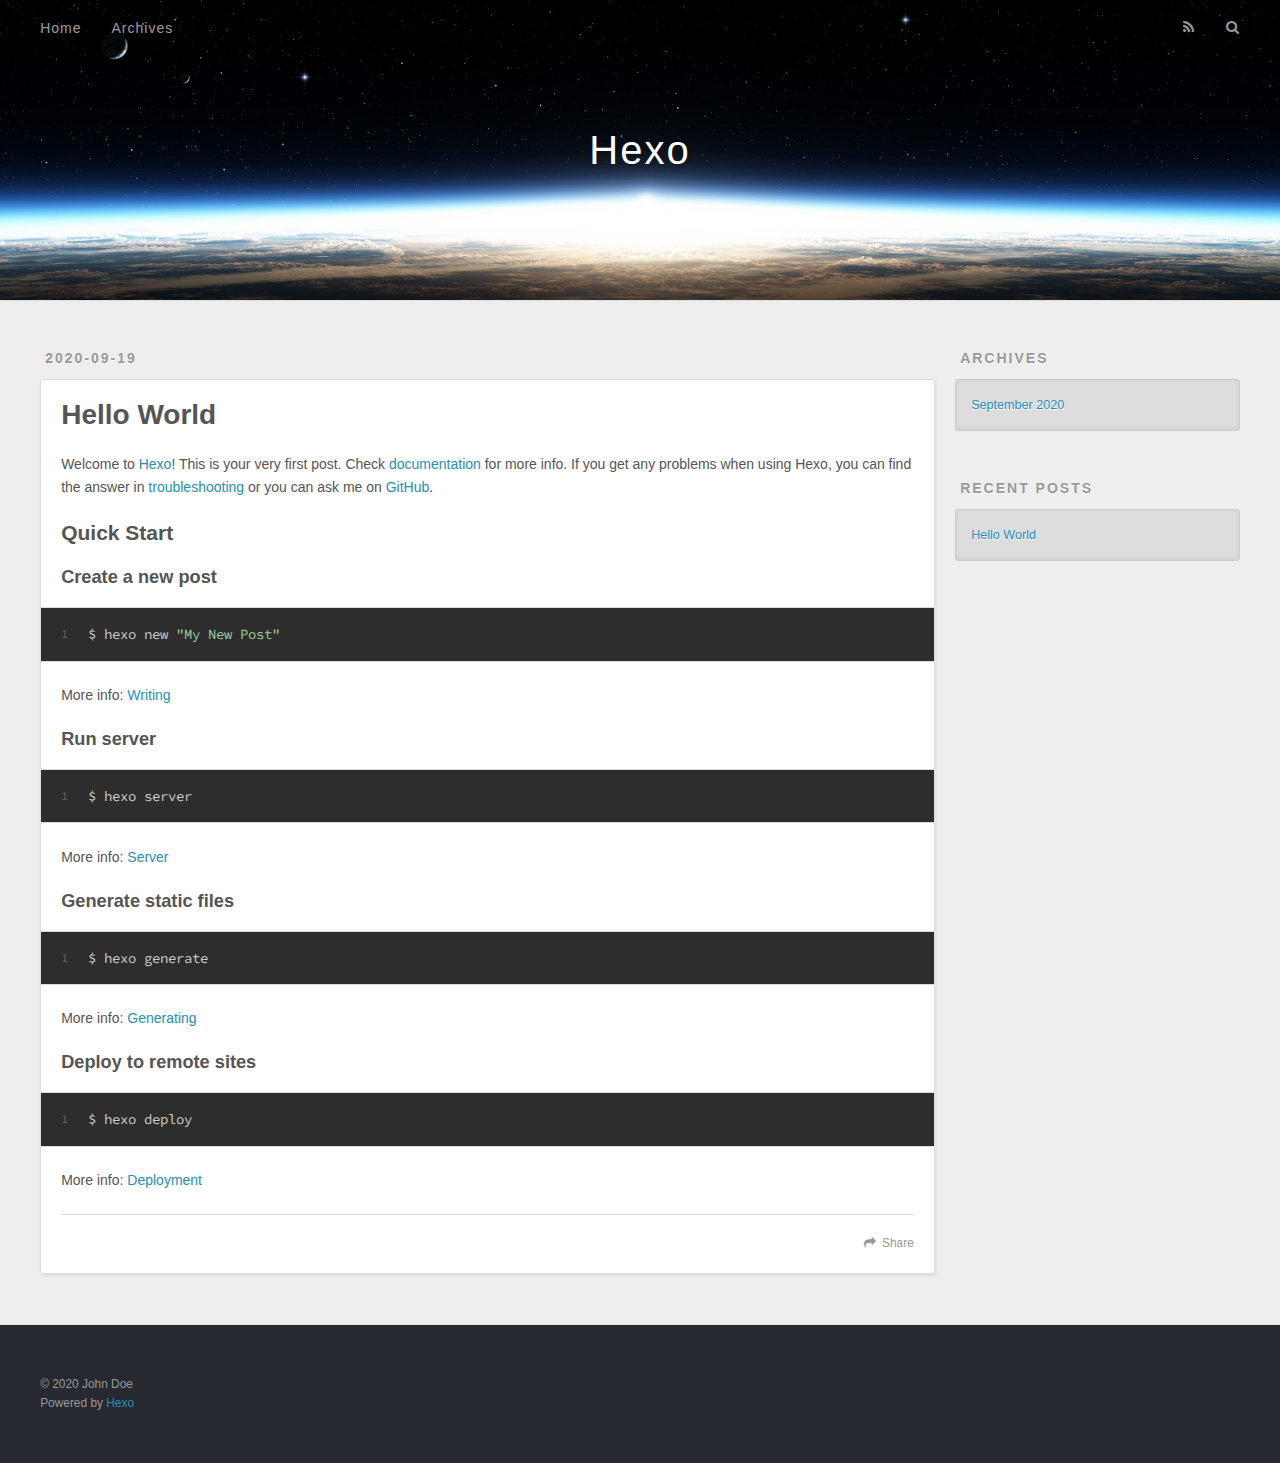
==== index.html @ aae53f61 "Site updated: 2020-09-19 14:21:39" ====
<!DOCTYPE html>
<html>
<head>
  <meta charset="utf-8">
  

  
  <title>Hexo</title>
  <meta name="viewport" content="width=device-width, initial-scale=1, maximum-scale=1">
  <meta property="og:type" content="website">
<meta property="og:title" content="Hexo">
<meta property="og:url" content="http://example.com/index.html">
<meta property="og:site_name" content="Hexo">
<meta property="og:locale" content="en_US">
<meta property="article:author" content="John Doe">
<meta name="twitter:card" content="summary">
  
    <link rel="alternate" href="/atom.xml" title="Hexo" type="application/atom+xml">
  
  
    <link rel="icon" href="/favicon.png">
  
  
    <link href="//fonts.googleapis.com/css?family=Source+Code+Pro" rel="stylesheet" type="text/css">
  
  
<link rel="stylesheet" href="/css/style.css">

<meta name="generator" content="Hexo 5.2.0"></head>

<body>
  <div id="container">
    <div id="wrap">
      <header id="header">
  <div id="banner"></div>
  <div id="header-outer" class="outer">
    <div id="header-title" class="inner">
      <h1 id="logo-wrap">
        <a href="/" id="logo">Hexo</a>
      </h1>
      
    </div>
    <div id="header-inner" class="inner">
      <nav id="main-nav">
        <a id="main-nav-toggle" class="nav-icon"></a>
        
          <a class="main-nav-link" href="/">Home</a>
        
          <a class="main-nav-link" href="/archives">Archives</a>
        
      </nav>
      <nav id="sub-nav">
        
          <a id="nav-rss-link" class="nav-icon" href="/atom.xml" title="RSS Feed"></a>
        
        <a id="nav-search-btn" class="nav-icon" title="Search"></a>
      </nav>
      <div id="search-form-wrap">
        <form action="//google.com/search" method="get" accept-charset="UTF-8" class="search-form"><input type="search" name="q" class="search-form-input" placeholder="Search"><button type="submit" class="search-form-submit">&#xF002;</button><input type="hidden" name="sitesearch" value="http://example.com"></form>
      </div>
    </div>
  </div>
</header>
      <div class="outer">
        <section id="main">
  
    <article id="post-hello-world" class="article article-type-post" itemscope itemprop="blogPost">
  <div class="article-meta">
    <a href="/2020/09/19/hello-world/" class="article-date">
  <time datetime="2020-09-19T06:03:45.157Z" itemprop="datePublished">2020-09-19</time>
</a>
    
  </div>
  <div class="article-inner">
    
    
      <header class="article-header">
        
  
    <h1 itemprop="name">
      <a class="article-title" href="/2020/09/19/hello-world/">Hello World</a>
    </h1>
  

      </header>
    
    <div class="article-entry" itemprop="articleBody">
      
        <p>Welcome to <a target="_blank" rel="noopener" href="https://hexo.io/">Hexo</a>! This is your very first post. Check <a target="_blank" rel="noopener" href="https://hexo.io/docs/">documentation</a> for more info. If you get any problems when using Hexo, you can find the answer in <a target="_blank" rel="noopener" href="https://hexo.io/docs/troubleshooting.html">troubleshooting</a> or you can ask me on <a target="_blank" rel="noopener" href="https://github.com/hexojs/hexo/issues">GitHub</a>.</p>
<h2 id="Quick-Start"><a href="#Quick-Start" class="headerlink" title="Quick Start"></a>Quick Start</h2><h3 id="Create-a-new-post"><a href="#Create-a-new-post" class="headerlink" title="Create a new post"></a>Create a new post</h3><figure class="highlight bash"><table><tr><td class="gutter"><pre><span class="line">1</span><br></pre></td><td class="code"><pre><span class="line">$ hexo new <span class="string">&quot;My New Post&quot;</span></span><br></pre></td></tr></table></figure>

<p>More info: <a target="_blank" rel="noopener" href="https://hexo.io/docs/writing.html">Writing</a></p>
<h3 id="Run-server"><a href="#Run-server" class="headerlink" title="Run server"></a>Run server</h3><figure class="highlight bash"><table><tr><td class="gutter"><pre><span class="line">1</span><br></pre></td><td class="code"><pre><span class="line">$ hexo server</span><br></pre></td></tr></table></figure>

<p>More info: <a target="_blank" rel="noopener" href="https://hexo.io/docs/server.html">Server</a></p>
<h3 id="Generate-static-files"><a href="#Generate-static-files" class="headerlink" title="Generate static files"></a>Generate static files</h3><figure class="highlight bash"><table><tr><td class="gutter"><pre><span class="line">1</span><br></pre></td><td class="code"><pre><span class="line">$ hexo generate</span><br></pre></td></tr></table></figure>

<p>More info: <a target="_blank" rel="noopener" href="https://hexo.io/docs/generating.html">Generating</a></p>
<h3 id="Deploy-to-remote-sites"><a href="#Deploy-to-remote-sites" class="headerlink" title="Deploy to remote sites"></a>Deploy to remote sites</h3><figure class="highlight bash"><table><tr><td class="gutter"><pre><span class="line">1</span><br></pre></td><td class="code"><pre><span class="line">$ hexo deploy</span><br></pre></td></tr></table></figure>

<p>More info: <a target="_blank" rel="noopener" href="https://hexo.io/docs/one-command-deployment.html">Deployment</a></p>

      
    </div>
    <footer class="article-footer">
      <a data-url="http://example.com/2020/09/19/hello-world/" data-id="ckf99yoxs0000f8uj3asneqr8" class="article-share-link">Share</a>
      
      
    </footer>
  </div>
  
</article>


  


</section>
        
          <aside id="sidebar">
  
    

  
    

  
    
  
    
  <div class="widget-wrap">
    <h3 class="widget-title">Archives</h3>
    <div class="widget">
      <ul class="archive-list"><li class="archive-list-item"><a class="archive-list-link" href="/archives/2020/09/">September 2020</a></li></ul>
    </div>
  </div>


  
    
  <div class="widget-wrap">
    <h3 class="widget-title">Recent Posts</h3>
    <div class="widget">
      <ul>
        
          <li>
            <a href="/2020/09/19/hello-world/">Hello World</a>
          </li>
        
      </ul>
    </div>
  </div>

  
</aside>
        
      </div>
      <footer id="footer">
  
  <div class="outer">
    <div id="footer-info" class="inner">
      &copy; 2020 John Doe<br>
      Powered by <a href="http://hexo.io/" target="_blank">Hexo</a>
    </div>
  </div>
</footer>
    </div>
    <nav id="mobile-nav">
  
    <a href="/" class="mobile-nav-link">Home</a>
  
    <a href="/archives" class="mobile-nav-link">Archives</a>
  
</nav>
    

<script src="//ajax.googleapis.com/ajax/libs/jquery/2.0.3/jquery.min.js"></script>


  
<link rel="stylesheet" href="/fancybox/jquery.fancybox.css">

  
<script src="/fancybox/jquery.fancybox.pack.js"></script>




<script src="/js/script.js"></script>




  </div>
</body>
</html>
---- css/style.css ----
body {
  width: 100%;
}
body:before,
body:after {
  content: "";
  display: table;
}
body:after {
  clear: both;
}
html,
body,
div,
span,
applet,
object,
iframe,
h1,
h2,
h3,
h4,
h5,
h6,
p,
blockquote,
pre,
a,
abbr,
acronym,
address,
big,
cite,
code,
del,
dfn,
em,
img,
ins,
kbd,
q,
s,
samp,
small,
strike,
strong,
sub,
sup,
tt,
var,
dl,
dt,
dd,
ol,
ul,
li,
fieldset,
form,
label,
legend,
table,
caption,
tbody,
tfoot,
thead,
tr,
th,
td {
  margin: 0;
  padding: 0;
  border: 0;
  outline: 0;
  font-weight: inherit;
  font-style: inherit;
  font-family: inherit;
  font-size: 100%;
  vertical-align: baseline;
}
body {
  line-height: 1;
  color: #000;
  background: #fff;
}
ol,
ul {
  list-style: none;
}
table {
  border-collapse: separate;
  border-spacing: 0;
  vertical-align: middle;
}
caption,
th,
td {
  text-align: left;
  font-weight: normal;
  vertical-align: middle;
}
a img {
  border: none;
}
input,
button {
  margin: 0;
  padding: 0;
}
input::-moz-focus-inner,
button::-moz-focus-inner {
  border: 0;
  padding: 0;
}
@font-face {
  font-family: FontAwesome;
  font-style: normal;
  font-weight: normal;
  src: url("fonts/fontawesome-webfont.eot?v=#4.0.3");
  src: url("fonts/fontawesome-webfont.eot?#iefix&v=#4.0.3") format("embedded-opentype"), url("fonts/fontawesome-webfont.woff?v=#4.0.3") format("woff"), url("fonts/fontawesome-webfont.ttf?v=#4.0.3") format("truetype"), url("fonts/fontawesome-webfont.svg#fontawesomeregular?v=#4.0.3") format("svg");
}
html,
body,
#container {
  height: 100%;
}
body {
  background: #eee;
  font: 14px -apple-system, BlinkMacSystemFont, "Segoe UI", "Roboto", "Oxygen", "Ubuntu", "Cantarell", "Fira Sans", "Droid Sans", "Helvetica Neue", sans-serif;
  -webkit-text-size-adjust: 100%;
}
.outer {
  max-width: 1220px;
  margin: 0 auto;
  padding: 0 20px;
}
.outer:before,
.outer:after {
  content: "";
  display: table;
}
.outer:after {
  clear: both;
}
.inner {
  display: inline;
  float: left;
  width: 98.33333333333333%;
  margin: 0 0.833333333333333%;
}
.left,
.alignleft {
  float: left;
}
.right,
.alignright {
  float: right;
}
.clear {
  clear: both;
}
#container {
  position: relative;
}
.mobile-nav-on {
  overflow: hidden;
}
#wrap {
  height: 100%;
  width: 100%;
  position: absolute;
  top: 0;
  left: 0;
  -webkit-transition: 0.2s ease-out;
  -moz-transition: 0.2s ease-out;
  -ms-transition: 0.2s ease-out;
  transition: 0.2s ease-out;
  z-index: 1;
  background: #eee;
}
.mobile-nav-on #wrap {
  left: 280px;
}
@media screen and (min-width: 768px) {
  #main {
    display: inline;
    float: left;
    width: 73.33333333333333%;
    margin: 0 0.833333333333333%;
  }
}
.article-date,
.article-category-link,
.archive-year,
.widget-title {
  text-decoration: none;
  text-transform: uppercase;
  letter-spacing: 2px;
  color: #999;
  margin-bottom: 1em;
  margin-left: 5px;
  line-height: 1em;
  text-shadow: 0 1px #fff;
  font-weight: bold;
}
.article-inner,
.archive-article-inner {
  background: #fff;
  -webkit-box-shadow: 1px 2px 3px #ddd;
  box-shadow: 1px 2px 3px #ddd;
  border: 1px solid #ddd;
  border-radius: 3px;
}
.article-entry h1,
.widget h1 {
  font-size: 2em;
}
.article-entry h2,
.widget h2 {
  font-size: 1.5em;
}
.article-entry h3,
.widget h3 {
  font-size: 1.3em;
}
.article-entry h4,
.widget h4 {
  font-size: 1.2em;
}
.article-entry h5,
.widget h5 {
  font-size: 1em;
}
.article-entry h6,
.widget h6 {
  font-size: 1em;
  color: #999;
}
.article-entry hr,
.widget hr {
  border: 1px dashed #ddd;
}
.article-entry strong,
.widget strong {
  font-weight: bold;
}
.article-entry em,
.widget em,
.article-entry cite,
.widget cite {
  font-style: italic;
}
.article-entry sup,
.widget sup,
.article-entry sub,
.widget sub {
  font-size: 0.75em;
  line-height: 0;
  position: relative;
  vertical-align: baseline;
}
.article-entry sup,
.widget sup {
  top: -0.5em;
}
.article-entry sub,
.widget sub {
  bottom: -0.2em;
}
.article-entry small,
.widget small {
  font-size: 0.85em;
}
.article-entry acronym,
.widget acronym,
.article-entry abbr,
.widget abbr {
  border-bottom: 1px dotted;
}
.article-entry ul,
.widget ul,
.article-entry ol,
.widget ol,
.article-entry dl,
.widget dl {
  margin: 0 20px;
  line-height: 1.6em;
}
.article-entry ul ul,
.widget ul ul,
.article-entry ol ul,
.widget ol ul,
.article-entry ul ol,
.widget ul ol,
.article-entry ol ol,
.widget ol ol {
  margin-top: 0;
  margin-bottom: 0;
}
.article-entry ul,
.widget ul {
  list-style: disc;
}
.article-entry ol,
.widget ol {
  list-style: decimal;
}
.article-entry dt,
.widget dt {
  font-weight: bold;
}
#header {
  height: 300px;
  position: relative;
  border-bottom: 1px solid #ddd;
}
#header:before,
#header:after {
  content: "";
  position: absolute;
  left: 0;
  right: 0;
  height: 40px;
}
#header:before {
  top: 0;
  background: -webkit-linear-gradient(rgba(0,0,0,0.2), transparent);
  background: -moz-linear-gradient(rgba(0,0,0,0.2), transparent);
  background: -ms-linear-gradient(rgba(0,0,0,0.2), transparent);
  background: linear-gradient(rgba(0,0,0,0.2), transparent);
}
#header:after {
  bottom: 0;
  background: -webkit-linear-gradient(transparent, rgba(0,0,0,0.2));
  background: -moz-linear-gradient(transparent, rgba(0,0,0,0.2));
  background: -ms-linear-gradient(transparent, rgba(0,0,0,0.2));
  background: linear-gradient(transparent, rgba(0,0,0,0.2));
}
#header-outer {
  height: 100%;
  position: relative;
}
#header-inner {
  position: relative;
  overflow: hidden;
}
#banner {
  position: absolute;
  top: 0;
  left: 0;
  width: 100%;
  height: 100%;
  background: url("images/banner.jpg") center #000;
  -webkit-background-size: cover;
  -moz-background-size: cover;
  background-size: cover;
  z-index: -1;
}
#header-title {
  text-align: center;
  height: 40px;
  position: absolute;
  top: 50%;
  left: 0;
  margin-top: -20px;
}
#logo,
#subtitle {
  text-decoration: none;
  color: #fff;
  font-weight: 300;
  text-shadow: 0 1px 4px rgba(0,0,0,0.3);
}
#logo {
  font-size: 40px;
  line-height: 40px;
  letter-spacing: 2px;
}
#subtitle {
  font-size: 16px;
  line-height: 16px;
  letter-spacing: 1px;
}
#subtitle-wrap {
  margin-top: 16px;
}
#main-nav {
  float: left;
  margin-left: -15px;
}
.nav-icon,
.main-nav-link {
  float: left;
  color: #fff;
  opacity: 0.6;
  text-decoration: none;
  text-shadow: 0 1px rgba(0,0,0,0.2);
  -webkit-transition: opacity 0.2s;
  -moz-transition: opacity 0.2s;
  -ms-transition: opacity 0.2s;
  transition: opacity 0.2s;
  display: block;
  padding: 20px 15px;
}
.nav-icon:hover,
.main-nav-link:hover {
  opacity: 1;
}
.nav-icon {
  font-family: FontAwesome;
  text-align: center;
  font-size: 14px;
  width: 14px;
  height: 14px;
  padding: 20px 15px;
  position: relative;
  cursor: pointer;
}
.main-nav-link {
  font-weight: 300;
  letter-spacing: 1px;
}
@media screen and (max-width: 479px) {
  .main-nav-link {
    display: none;
  }
}
#main-nav-toggle {
  display: none;
}
#main-nav-toggle:before {
  content: "\f0c9";
}
@media screen and (max-width: 479px) {
  #main-nav-toggle {
    display: block;
  }
}
#sub-nav {
  float: right;
  margin-right: -15px;
}
#nav-rss-link:before {
  content: "\f09e";
}
#nav-search-btn:before {
  content: "\f002";
}
#search-form-wrap {
  position: absolute;
  top: 15px;
  width: 150px;
  height: 30px;
  right: -150px;
  opacity: 0;
  -webkit-transition: 0.2s ease-out;
  -moz-transition: 0.2s ease-out;
  -ms-transition: 0.2s ease-out;
  transition: 0.2s ease-out;
}
#search-form-wrap.on {
  opacity: 1;
  right: 0;
}
@media screen and (max-width: 479px) {
  #search-form-wrap {
    width: 100%;
    right: -100%;
  }
}
.search-form {
  position: absolute;
  top: 0;
  left: 0;
  right: 0;
  background: #fff;
  padding: 5px 15px;
  border-radius: 15px;
  -webkit-box-shadow: 0 0 10px rgba(0,0,0,0.3);
  box-shadow: 0 0 10px rgba(0,0,0,0.3);
}
.search-form-input {
  border: none;
  background: none;
  color: #555;
  width: 100%;
  font: 13px -apple-system, BlinkMacSystemFont, "Segoe UI", "Roboto", "Oxygen", "Ubuntu", "Cantarell", "Fira Sans", "Droid Sans", "Helvetica Neue", sans-serif;
  outline: none;
}
.search-form-input::-webkit-search-results-decoration,
.search-form-input::-webkit-search-cancel-button {
  -webkit-appearance: none;
}
.search-form-submit {
  position: absolute;
  top: 50%;
  right: 10px;
  margin-top: -7px;
  font: 13px FontAwesome;
  border: none;
  background: none;
  color: #bbb;
  cursor: pointer;
}
.search-form-submit:hover,
.search-form-submit:focus {
  color: #777;
}
.article {
  margin: 50px 0;
}
.article-inner {
  overflow: hidden;
}
.article-meta:before,
.article-meta:after {
  content: "";
  display: table;
}
.article-meta:after {
  clear: both;
}
.article-date {
  float: left;
}
.article-category {
  float: left;
  line-height: 1em;
  color: #ccc;
  text-shadow: 0 1px #fff;
  margin-left: 8px;
}
.article-category:before {
  content: "\2022";
}
.article-category-link {
  margin: 0 12px 1em;
}
.article-header {
  padding: 20px 20px 0;
}
.article-title {
  text-decoration: none;
  font-size: 2em;
  font-weight: bold;
  color: #555;
  line-height: 1.1em;
  -webkit-transition: color 0.2s;
  -moz-transition: color 0.2s;
  -ms-transition: color 0.2s;
  transition: color 0.2s;
}
a.article-title:hover {
  color: #258fb8;
}
.article-entry {
  color: #555;
  padding: 0 20px;
}
.article-entry:before,
.article-entry:after {
  content: "";
  display: table;
}
.article-entry:after {
  clear: both;
}
.article-entry p,
.article-entry table {
  line-height: 1.6em;
  margin: 1.6em 0;
}
.article-entry h1,
.article-entry h2,
.article-entry h3,
.article-entry h4,
.article-entry h5,
.article-entry h6 {
  font-weight: bold;
}
.article-entry h1,
.article-entry h2,
.article-entry h3,
.article-entry h4,
.article-entry h5,
.article-entry h6 {
  line-height: 1.1em;
  margin: 1.1em 0;
}
.article-entry a {
  color: #258fb8;
  text-decoration: none;
}
.article-entry a:hover {
  text-decoration: underline;
}
.article-entry ul,
.article-entry ol,
.article-entry dl {
  margin-top: 1.6em;
  margin-bottom: 1.6em;
}
.article-entry img,
.article-entry video {
  max-width: 100%;
  height: auto;
  display: block;
  margin: auto;
}
.article-entry iframe {
  border: none;
}
.article-entry table {
  width: 100%;
  border-collapse: collapse;
  border-spacing: 0;
}
.article-entry th {
  font-weight: bold;
  border-bottom: 3px solid #ddd;
  padding-bottom: 0.5em;
}
.article-entry td {
  border-bottom: 1px solid #ddd;
  padding: 10px 0;
}
.article-entry blockquote {
  font-family: Georgia, "Times New Roman", serif;
  font-size: 1.4em;
  margin: 1.6em 20px;
  text-align: center;
}
.article-entry blockquote footer {
  font-size: 14px;
  margin: 1.6em 0;
  font-family: -apple-system, BlinkMacSystemFont, "Segoe UI", "Roboto", "Oxygen", "Ubuntu", "Cantarell", "Fira Sans", "Droid Sans", "Helvetica Neue", sans-serif;
}
.article-entry blockquote footer cite:before {
  content: "—";
  padding: 0 0.5em;
}
.article-entry .pullquote {
  text-align: left;
  width: 45%;
  margin: 0;
}
.article-entry .pullquote.left {
  margin-left: 0.5em;
  margin-right: 1em;
}
.article-entry .pullquote.right {
  margin-right: 0.5em;
  margin-left: 1em;
}
.article-entry .caption {
  color: #999;
  display: block;
  font-size: 0.9em;
  margin-top: 0.5em;
  position: relative;
  text-align: center;
}
.article-entry .video-container {
  position: relative;
  padding-top: 56.25%;
  height: 0;
  overflow: hidden;
}
.article-entry .video-container iframe,
.article-entry .video-container object,
.article-entry .video-container embed {
  position: absolute;
  top: 0;
  left: 0;
  width: 100%;
  height: 100%;
  margin-top: 0;
}
.article-more-link a {
  display: inline-block;
  line-height: 1em;
  padding: 6px 15px;
  border-radius: 15px;
  background: #eee;
  color: #999;
  text-shadow: 0 1px #fff;
  text-decoration: none;
}
.article-more-link a:hover {
  background: #258fb8;
  color: #fff;
  text-decoration: none;
  text-shadow: 0 1px #1e7293;
}
.article-footer {
  font-size: 0.85em;
  line-height: 1.6em;
  border-top: 1px solid #ddd;
  padding-top: 1.6em;
  margin: 0 20px 20px;
}
.article-footer:before,
.article-footer:after {
  content: "";
  display: table;
}
.article-footer:after {
  clear: both;
}
.article-footer a {
  color: #999;
  text-decoration: none;
}
.article-footer a:hover {
  color: #555;
}
.article-tag-list-item {
  float: left;
  margin-right: 10px;
}
.article-tag-list-link:before {
  content: "#";
}
.article-comment-link {
  float: right;
}
.article-comment-link:before {
  content: "\f075";
  font-family: FontAwesome;
  padding-right: 8px;
}
.article-share-link {
  cursor: pointer;
  float: right;
  margin-left: 20px;
}
.article-share-link:before {
  content: "\f064";
  font-family: FontAwesome;
  padding-right: 6px;
}
#article-nav {
  position: relative;
}
#article-nav:before,
#article-nav:after {
  content: "";
  display: table;
}
#article-nav:after {
  clear: both;
}
@media screen and (min-width: 768px) {
  #article-nav {
    margin: 50px 0;
  }
  #article-nav:before {
    width: 8px;
    height: 8px;
    position: absolute;
    top: 50%;
    left: 50%;
    margin-top: -4px;
    margin-left: -4px;
    content: "";
    border-radius: 50%;
    background: #ddd;
    -webkit-box-shadow: 0 1px 2px #fff;
    box-shadow: 0 1px 2px #fff;
  }
}
.article-nav-link-wrap {
  text-decoration: none;
  text-shadow: 0 1px #fff;
  color: #999;
  -webkit-box-sizing: border-box;
  -moz-box-sizing: border-box;
  box-sizing: border-box;
  margin-top: 50px;
  text-align: center;
  display: block;
}
.article-nav-link-wrap:hover {
  color: #555;
}
@media screen and (min-width: 768px) {
  .article-nav-link-wrap {
    width: 50%;
    margin-top: 0;
  }
}
@media screen and (min-width: 768px) {
  #article-nav-newer {
    float: left;
    text-align: right;
    padding-right: 20px;
  }
}
@media screen and (min-width: 768px) {
  #article-nav-older {
    float: right;
    text-align: left;
    padding-left: 20px;
  }
}
.article-nav-caption {
  text-transform: uppercase;
  letter-spacing: 2px;
  color: #ddd;
  line-height: 1em;
  font-weight: bold;
}
#article-nav-newer .article-nav-caption {
  margin-right: -2px;
}
.article-nav-title {
  font-size: 0.85em;
  line-height: 1.6em;
  margin-top: 0.5em;
}
.article-share-box {
  position: absolute;
  display: none;
  background: #fff;
  -webkit-box-shadow: 1px 2px 10px rgba(0,0,0,0.2);
  box-shadow: 1px 2px 10px rgba(0,0,0,0.2);
  border-radius: 3px;
  margin-left: -145px;
  overflow: hidden;
  z-index: 1;
}
.article-share-box.on {
  display: block;
}
.article-share-input {
  width: 100%;
  background: none;
  -webkit-box-sizing: border-box;
  -moz-box-sizing: border-box;
  box-sizing: border-box;
  font: 14px -apple-system, BlinkMacSystemFont, "Segoe UI", "Roboto", "Oxygen", "Ubuntu", "Cantarell", "Fira Sans", "Droid Sans", "Helvetica Neue", sans-serif;
  padding: 0 15px;
  color: #555;
  outline: none;
  border: 1px solid #ddd;
  border-radius: 3px 3px 0 0;
  height: 36px;
  line-height: 36px;
}
.article-share-links {
  background: #eee;
}
.article-share-links:before,
.article-share-links:after {
  content: "";
  display: table;
}
.article-share-links:after {
  clear: both;
}
.article-share-twitter,
.article-share-facebook,
.article-share-pinterest,
.article-share-google {
  width: 50px;
  height: 36px;
  display: block;
  float: left;
  position: relative;
  color: #999;
  text-shadow: 0 1px #fff;
}
.article-share-twitter:before,
.article-share-facebook:before,
.article-share-pinterest:before,
.article-share-google:before {
  font-size: 20px;
  font-family: FontAwesome;
  width: 20px;
  height: 20px;
  position: absolute;
  top: 50%;
  left: 50%;
  margin-top: -10px;
  margin-left: -10px;
  text-align: center;
}
.article-share-twitter:hover,
.article-share-facebook:hover,
.article-share-pinterest:hover,
.article-share-google:hover {
  color: #fff;
}
.article-share-twitter:before {
  content: "\f099";
}
.article-share-twitter:hover {
  background: #00aced;
  text-shadow: 0 1px #008abe;
}
.article-share-facebook:before {
  content: "\f09a";
}
.article-share-facebook:hover {
  background: #3b5998;
  text-shadow: 0 1px #2f477a;
}
.article-share-pinterest:before {
  content: "\f0d2";
}
.article-share-pinterest:hover {
  background: #cb2027;
  text-shadow: 0 1px #a21a1f;
}
.article-share-google:before {
  content: "\f0d5";
}
.article-share-google:hover {
  background: #dd4b39;
  text-shadow: 0 1px #be3221;
}
.article-gallery {
  background: #000;
  position: relative;
}
.article-gallery-photos {
  position: relative;
  overflow: hidden;
}
.article-gallery-img {
  display: none;
  max-width: 100%;
}
.article-gallery-img:first-child {
  display: block;
}
.article-gallery-img.loaded {
  position: absolute;
  display: block;
}
.article-gallery-img img {
  display: block;
  max-width: 100%;
  margin: 0 auto;
}
#comments {
  background: #fff;
  -webkit-box-shadow: 1px 2px 3px #ddd;
  box-shadow: 1px 2px 3px #ddd;
  padding: 20px;
  border: 1px solid #ddd;
  border-radius: 3px;
  margin: 50px 0;
}
#comments a {
  color: #258fb8;
}
.archives-wrap {
  margin: 50px 0;
}
.archives:before,
.archives:after {
  content: "";
  display: table;
}
.archives:after {
  clear: both;
}
.archive-year-wrap {
  margin-bottom: 1em;
}
.archives {
  -webkit-column-gap: 10px;
  -moz-column-gap: 10px;
  column-gap: 10px;
}
@media screen and (min-width: 480px) and (max-width: 767px) {
  .archives {
    -webkit-column-count: 2;
    -moz-column-count: 2;
    column-count: 2;
  }
}
@media screen and (min-width: 768px) {
  .archives {
    -webkit-column-count: 3;
    -moz-column-count: 3;
    column-count: 3;
  }
}
.archive-article {
  -webkit-column-break-inside: avoid;
  page-break-inside: avoid;
  overflow: hidden;
  break-inside: avoid-column;
}
.archive-article-inner {
  padding: 10px;
  margin-bottom: 15px;
}
.archive-article-title {
  text-decoration: none;
  font-weight: bold;
  color: #555;
  -webkit-transition: color 0.2s;
  -moz-transition: color 0.2s;
  -ms-transition: color 0.2s;
  transition: color 0.2s;
  line-height: 1.6em;
}
.archive-article-title:hover {
  color: #258fb8;
}
.archive-article-footer {
  margin-top: 1em;
}
.archive-article-date {
  color: #999;
  text-decoration: none;
  font-size: 0.85em;
  line-height: 1em;
  margin-bottom: 0.5em;
  display: block;
}
#page-nav {
  margin: 50px auto;
  background: #fff;
  -webkit-box-shadow: 1px 2px 3px #ddd;
  box-shadow: 1px 2px 3px #ddd;
  border: 1px solid #ddd;
  border-radius: 3px;
  text-align: center;
  color: #999;
  overflow: hidden;
}
#page-nav:before,
#page-nav:after {
  content: "";
  display: table;
}
#page-nav:after {
  clear: both;
}
#page-nav a,
#page-nav span {
  padding: 10px 20px;
  line-height: 1;
  height: 2ex;
}
#page-nav a {
  color: #999;
  text-decoration: none;
}
#page-nav a:hover {
  background: #999;
  color: #fff;
}
#page-nav .prev {
  float: left;
}
#page-nav .next {
  float: right;
}
#page-nav .page-number {
  display: inline-block;
}
@media screen and (max-width: 479px) {
  #page-nav .page-number {
    display: none;
  }
}
#page-nav .current {
  color: #555;
  font-weight: bold;
}
#page-nav .space {
  color: #ddd;
}
#footer {
  background: #262a30;
  padding: 50px 0;
  border-top: 1px solid #ddd;
  color: #999;
}
#footer a {
  color: #258fb8;
  text-decoration: none;
}
#footer a:hover {
  text-decoration: underline;
}
#footer-info {
  line-height: 1.6em;
  font-size: 0.85em;
}
.article-entry pre,
.article-entry .highlight {
  background: #2d2d2d;
  margin: 0 -20px;
  padding: 15px 20px;
  border-style: solid;
  border-color: #ddd;
  border-width: 1px 0;
  overflow: auto;
  color: #ccc;
  line-height: 22.400000000000002px;
}
.article-entry .highlight .gutter pre,
.article-entry .gist .gist-file .gist-data .line-numbers {
  color: #666;
  font-size: 0.85em;
}
.article-entry pre,
.article-entry code {
  font-family: "Source Code Pro", Consolas, Monaco, Menlo, Consolas, monospace;
}
.article-entry code {
  background: #eee;
  text-shadow: 0 1px #fff;
  padding: 0 0.3em;
}
.article-entry pre code {
  background: none;
  text-shadow: none;
  padding: 0;
}
.article-entry .highlight pre {
  border: none;
  margin: 0;
  padding: 0;
}
.article-entry .highlight table {
  margin: 0;
  width: auto;
}
.article-entry .highlight td {
  border: none;
  padding: 0;
}
.article-entry .highlight figcaption {
  font-size: 0.85em;
  color: #999;
  line-height: 1em;
  margin-bottom: 1em;
}
.article-entry .highlight figcaption:before,
.article-entry .highlight figcaption:after {
  content: "";
  display: table;
}
.article-entry .highlight figcaption:after {
  clear: both;
}
.article-entry .highlight figcaption a {
  float: right;
}
.article-entry .highlight .gutter pre {
  text-align: right;
  padding-right: 20px;
}
.article-entry .highlight .line {
  height: 22.400000000000002px;
}
.article-entry .highlight .line.marked {
  background: #515151;
}
.article-entry .gist {
  margin: 0 -20px;
  border-style: solid;
  border-color: #ddd;
  border-width: 1px 0;
  background: #2d2d2d;
  padding: 15px 20px 15px 0;
}
.article-entry .gist .gist-file {
  border: none;
  font-family: "Source Code Pro", Consolas, Monaco, Menlo, Consolas, monospace;
  margin: 0;
}
.article-entry .gist .gist-file .gist-data {
  background: none;
  border: none;
}
.article-entry .gist .gist-file .gist-data .line-numbers {
  background: none;
  border: none;
  padding: 0 20px 0 0;
}
.article-entry .gist .gist-file .gist-data .line-data {
  padding: 0 !important;
}
.article-entry .gist .gist-file .highlight {
  margin: 0;
  padding: 0;
  border: none;
}
.article-entry .gist .gist-file .gist-meta {
  background: #2d2d2d;
  color: #999;
  font: 0.85em -apple-system, BlinkMacSystemFont, "Segoe UI", "Roboto", "Oxygen", "Ubuntu", "Cantarell", "Fira Sans", "Droid Sans", "Helvetica Neue", sans-serif;
  text-shadow: 0 0;
  padding: 0;
  margin-top: 1em;
  margin-left: 20px;
}
.article-entry .gist .gist-file .gist-meta a {
  color: #258fb8;
  font-weight: normal;
}
.article-entry .gist .gist-file .gist-meta a:hover {
  text-decoration: underline;
}
pre .comment,
pre .title {
  color: #999;
}
pre .variable,
pre .attribute,
pre .tag,
pre .regexp,
pre .ruby .constant,
pre .xml .tag .title,
pre .xml .pi,
pre .xml .doctype,
pre .html .doctype,
pre .css .id,
pre .css .class,
pre .css .pseudo {
  color: #f2777a;
}
pre .number,
pre .preprocessor,
pre .built_in,
pre .literal,
pre .params,
pre .constant {
  color: #f99157;
}
pre .class,
pre .ruby .class .title,
pre .css .rules .attribute {
  color: #9c9;
}
pre .string,
pre .value,
pre .inheritance,
pre .header,
pre .ruby .symbol,
pre .xml .cdata {
  color: #9c9;
}
pre .css .hexcolor {
  color: #6cc;
}
pre .function,
pre .python .decorator,
pre .python .title,
pre .ruby .function .title,
pre .ruby .title .keyword,
pre .perl .sub,
pre .javascript .title,
pre .coffeescript .title {
  color: #69c;
}
pre .keyword,
pre .javascript .function {
  color: #c9c;
}
@media screen and (max-width: 479px) {
  #mobile-nav {
    position: absolute;
    top: 0;
    left: 0;
    width: 280px;
    height: 100%;
    background: #191919;
    border-right: 1px solid #fff;
  }
}
@media screen and (max-width: 479px) {
  .mobile-nav-link {
    display: block;
    color: #999;
    text-decoration: none;
    padding: 15px 20px;
    font-weight: bold;
  }
  .mobile-nav-link:hover {
    color: #fff;
  }
}
@media screen and (min-width: 768px) {
  #sidebar {
    display: inline;
    float: left;
    width: 23.333333333333332%;
    margin: 0 0.833333333333333%;
  }
}
.widget-wrap {
  margin: 50px 0;
}
.widget {
  color: #777;
  text-shadow: 0 1px #fff;
  background: #ddd;
  -webkit-box-shadow: 0 -1px 4px #ccc inset;
  box-shadow: 0 -1px 4px #ccc inset;
  border: 1px solid #ccc;
  padding: 15px;
  border-radius: 3px;
}
.widget a {
  color: #258fb8;
  text-decoration: none;
}
.widget a:hover {
  text-decoration: underline;
}
.widget ul ul,
.widget ol ul,
.widget dl ul,
.widget ul ol,
.widget ol ol,
.widget dl ol,
.widget ul dl,
.widget ol dl,
.widget dl dl {
  margin-left: 15px;
  list-style: disc;
}
.widget {
  line-height: 1.6em;
  word-wrap: break-word;
  font-size: 0.9em;
}
.widget ul,
.widget ol {
  list-style: none;
  margin: 0;
}
.widget ul ul,
.widget ol ul,
.widget ul ol,
.widget ol ol {
  margin: 0 20px;
}
.widget ul ul,
.widget ol ul {
  list-style: disc;
}
.widget ul ol,
.widget ol ol {
  list-style: decimal;
}
.category-list-count,
.tag-list-count,
.archive-list-count {
  padding-left: 5px;
  color: #999;
  font-size: 0.85em;
}
.category-list-count:before,
.tag-list-count:before,
.archive-list-count:before {
  content: "(";
}
.category-list-count:after,
.tag-list-count:after,
.archive-list-count:after {
  content: ")";
}
.tagcloud a {
  margin-right: 5px;
  display: inline-block;
}
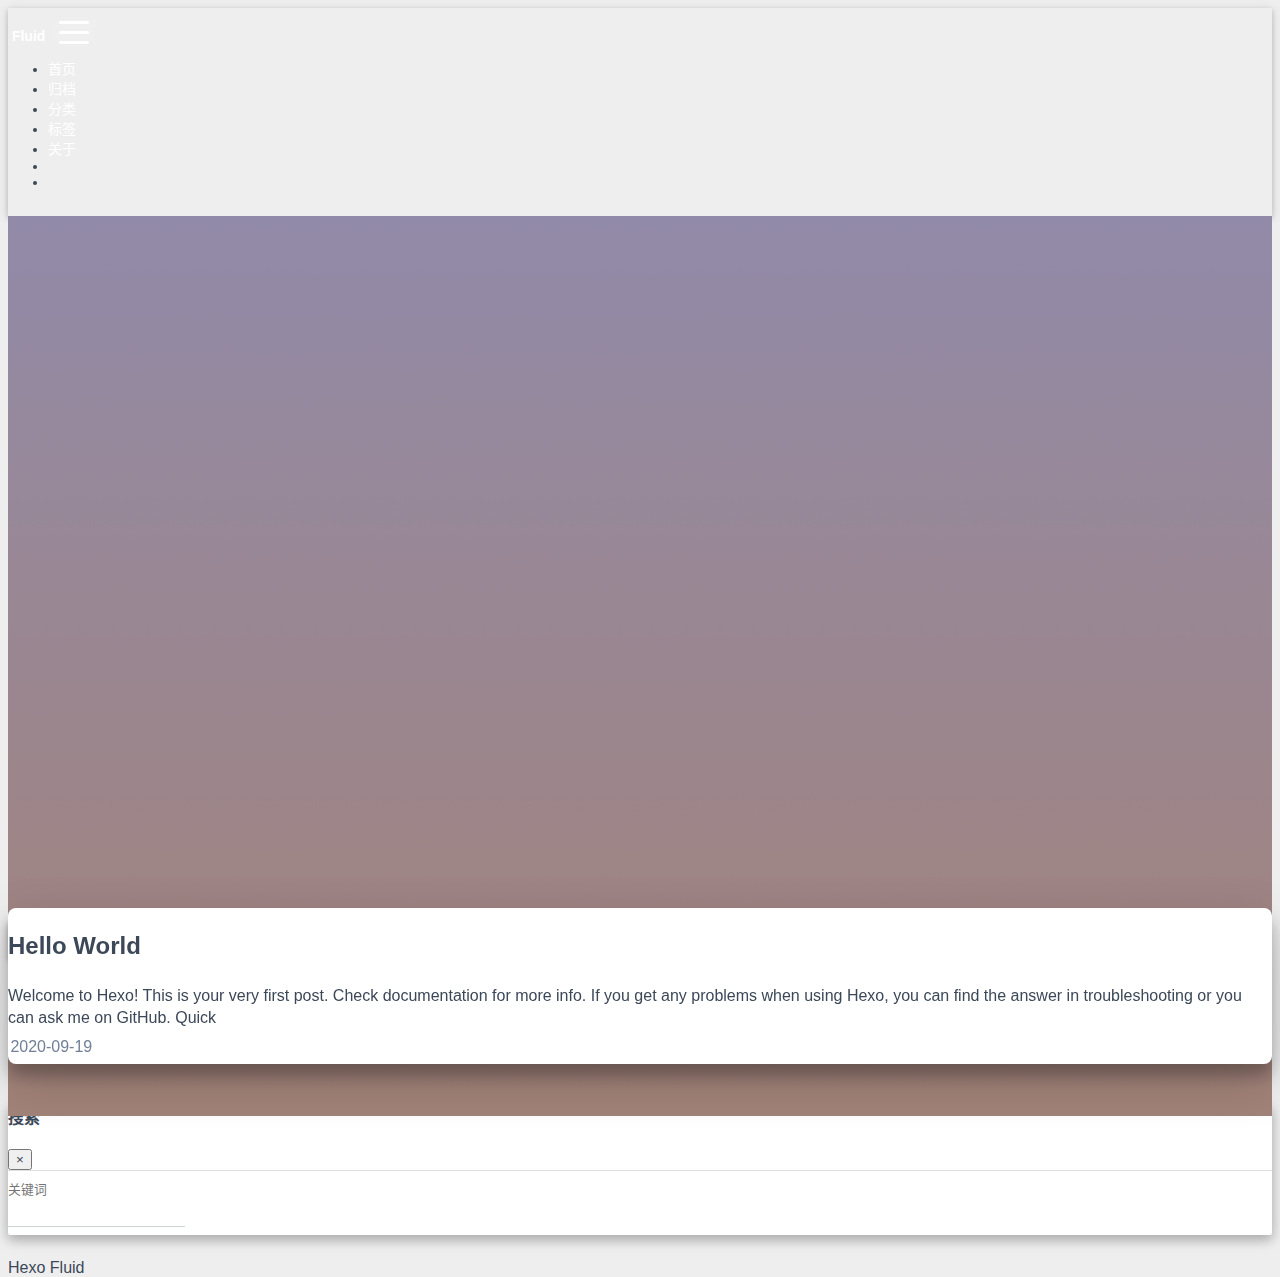
==== commit 5b473452: "Site updated: 2020-09-19 15:11:22" ====
--- a/index.html
+++ b/index.html
@@ -1,196 +1,354 @@
+
+
 <!DOCTYPE html>
-<html>
+<html lang="zh-CN" data-default-color-scheme=&#34;auto&#34;>
+
+
+
 <head>
-  <meta charset="utf-8">
-  
-
-  
+  <meta charset="UTF-8">
+  <link rel="apple-touch-icon" sizes="76x76" href="/img/favicon.png">
+  <link rel="icon" type="image/png" href="/img/favicon.png">
+  <meta name="viewport"
+        content="width=device-width, initial-scale=1.0, maximum-scale=1.0, user-scalable=no, shrink-to-fit=no">
+  <meta http-equiv="x-ua-compatible" content="ie=edge">
+  
+  <meta name="theme-color" content="#2f4154">
+  <meta name="description" content="">
+  <meta name="author" content="John Doe">
+  <meta name="keywords" content="">
   <title>Hexo</title>
-  <meta name="viewport" content="width=device-width, initial-scale=1, maximum-scale=1">
-  <meta property="og:type" content="website">
-<meta property="og:title" content="Hexo">
-<meta property="og:url" content="http://example.com/index.html">
-<meta property="og:site_name" content="Hexo">
-<meta property="og:locale" content="en_US">
-<meta property="article:author" content="John Doe">
-<meta name="twitter:card" content="summary">
-  
-    <link rel="alternate" href="/atom.xml" title="Hexo" type="application/atom+xml">
-  
-  
-    <link rel="icon" href="/favicon.png">
-  
-  
-    <link href="//fonts.googleapis.com/css?family=Source+Code+Pro" rel="stylesheet" type="text/css">
-  
-  
-<link rel="stylesheet" href="/css/style.css">
-
+
+  <link  rel="stylesheet" href="https://cdn.staticfile.org/twitter-bootstrap/4.4.1/css/bootstrap.min.css" />
+
+
+
+<!-- 主题依赖的图标库，不要自行修改 -->
+
+<link rel="stylesheet" href="//at.alicdn.com/t/font_1749284_pf9vaxs7x7b.css">
+
+
+
+<link rel="stylesheet" href="//at.alicdn.com/t/font_1736178_kmeydafke9r.css">
+
+
+<link  rel="stylesheet" href="/css/main.css" />
+
+<!-- 自定义样式保持在最底部 -->
+
+
+  <script  src="/js/utils.js" ></script>
+  <script  src="/js/color-schema.js" ></script>
 <meta name="generator" content="Hexo 5.2.0"></head>
 
+
 <body>
-  <div id="container">
-    <div id="wrap">
-      <header id="header">
-  <div id="banner"></div>
-  <div id="header-outer" class="outer">
-    <div id="header-title" class="inner">
-      <h1 id="logo-wrap">
-        <a href="/" id="logo">Hexo</a>
-      </h1>
-      
-    </div>
-    <div id="header-inner" class="inner">
-      <nav id="main-nav">
-        <a id="main-nav-toggle" class="nav-icon"></a>
-        
-          <a class="main-nav-link" href="/">Home</a>
-        
-          <a class="main-nav-link" href="/archives">Archives</a>
-        
-      </nav>
-      <nav id="sub-nav">
-        
-          <a id="nav-rss-link" class="nav-icon" href="/atom.xml" title="RSS Feed"></a>
-        
-        <a id="nav-search-btn" class="nav-icon" title="Search"></a>
-      </nav>
-      <div id="search-form-wrap">
-        <form action="//google.com/search" method="get" accept-charset="UTF-8" class="search-form"><input type="search" name="q" class="search-form-input" placeholder="Search"><button type="submit" class="search-form-submit">&#xF002;</button><input type="hidden" name="sitesearch" value="http://example.com"></form>
-      </div>
-    </div>
-  </div>
-</header>
-      <div class="outer">
-        <section id="main">
-  
-    <article id="post-hello-world" class="article article-type-post" itemscope itemprop="blogPost">
-  <div class="article-meta">
-    <a href="/2020/09/19/hello-world/" class="article-date">
-  <time datetime="2020-09-19T06:03:45.157Z" itemprop="datePublished">2020-09-19</time>
-</a>
-    
-  </div>
-  <div class="article-inner">
-    
-    
-      <header class="article-header">
-        
-  
-    <h1 itemprop="name">
-      <a class="article-title" href="/2020/09/19/hello-world/">Hello World</a>
-    </h1>
-  
-
-      </header>
-    
-    <div class="article-entry" itemprop="articleBody">
-      
-        <p>Welcome to <a target="_blank" rel="noopener" href="https://hexo.io/">Hexo</a>! This is your very first post. Check <a target="_blank" rel="noopener" href="https://hexo.io/docs/">documentation</a> for more info. If you get any problems when using Hexo, you can find the answer in <a target="_blank" rel="noopener" href="https://hexo.io/docs/troubleshooting.html">troubleshooting</a> or you can ask me on <a target="_blank" rel="noopener" href="https://github.com/hexojs/hexo/issues">GitHub</a>.</p>
-<h2 id="Quick-Start"><a href="#Quick-Start" class="headerlink" title="Quick Start"></a>Quick Start</h2><h3 id="Create-a-new-post"><a href="#Create-a-new-post" class="headerlink" title="Create a new post"></a>Create a new post</h3><figure class="highlight bash"><table><tr><td class="gutter"><pre><span class="line">1</span><br></pre></td><td class="code"><pre><span class="line">$ hexo new <span class="string">&quot;My New Post&quot;</span></span><br></pre></td></tr></table></figure>
-
-<p>More info: <a target="_blank" rel="noopener" href="https://hexo.io/docs/writing.html">Writing</a></p>
-<h3 id="Run-server"><a href="#Run-server" class="headerlink" title="Run server"></a>Run server</h3><figure class="highlight bash"><table><tr><td class="gutter"><pre><span class="line">1</span><br></pre></td><td class="code"><pre><span class="line">$ hexo server</span><br></pre></td></tr></table></figure>
-
-<p>More info: <a target="_blank" rel="noopener" href="https://hexo.io/docs/server.html">Server</a></p>
-<h3 id="Generate-static-files"><a href="#Generate-static-files" class="headerlink" title="Generate static files"></a>Generate static files</h3><figure class="highlight bash"><table><tr><td class="gutter"><pre><span class="line">1</span><br></pre></td><td class="code"><pre><span class="line">$ hexo generate</span><br></pre></td></tr></table></figure>
-
-<p>More info: <a target="_blank" rel="noopener" href="https://hexo.io/docs/generating.html">Generating</a></p>
-<h3 id="Deploy-to-remote-sites"><a href="#Deploy-to-remote-sites" class="headerlink" title="Deploy to remote sites"></a>Deploy to remote sites</h3><figure class="highlight bash"><table><tr><td class="gutter"><pre><span class="line">1</span><br></pre></td><td class="code"><pre><span class="line">$ hexo deploy</span><br></pre></td></tr></table></figure>
-
-<p>More info: <a target="_blank" rel="noopener" href="https://hexo.io/docs/one-command-deployment.html">Deployment</a></p>
-
-      
-    </div>
-    <footer class="article-footer">
-      <a data-url="http://example.com/2020/09/19/hello-world/" data-id="ckf99yoxs0000f8uj3asneqr8" class="article-share-link">Share</a>
-      
-      
-    </footer>
-  </div>
-  
-</article>
-
-
-  
-
-
-</section>
-        
-          <aside id="sidebar">
-  
-    
-
-  
-    
-
-  
-    
-  
-    
-  <div class="widget-wrap">
-    <h3 class="widget-title">Archives</h3>
-    <div class="widget">
-      <ul class="archive-list"><li class="archive-list-item"><a class="archive-list-link" href="/archives/2020/09/">September 2020</a></li></ul>
-    </div>
-  </div>
-
-
-  
-    
-  <div class="widget-wrap">
-    <h3 class="widget-title">Recent Posts</h3>
-    <div class="widget">
-      <ul>
-        
-          <li>
-            <a href="/2020/09/19/hello-world/">Hello World</a>
+  <header style="height: 100vh;">
+    <nav id="navbar" class="navbar fixed-top  navbar-expand-lg navbar-dark scrolling-navbar">
+  <div class="container">
+    <a class="navbar-brand"
+       href="/">&nbsp;<strong>Fluid</strong>&nbsp;</a>
+
+    <button id="navbar-toggler-btn" class="navbar-toggler" type="button" data-toggle="collapse"
+            data-target="#navbarSupportedContent"
+            aria-controls="navbarSupportedContent" aria-expanded="false" aria-label="Toggle navigation">
+      <div class="animated-icon"><span></span><span></span><span></span></div>
+    </button>
+
+    <!-- Collapsible content -->
+    <div class="collapse navbar-collapse" id="navbarSupportedContent">
+      <ul class="navbar-nav ml-auto text-center">
+        
+          
+          
+          
+          
+            <li class="nav-item">
+              <a class="nav-link" href="/">
+                <i class="iconfont icon-home-fill"></i>
+                首页
+              </a>
+            </li>
+          
+        
+          
+          
+          
+          
+            <li class="nav-item">
+              <a class="nav-link" href="/archives/">
+                <i class="iconfont icon-archive-fill"></i>
+                归档
+              </a>
+            </li>
+          
+        
+          
+          
+          
+          
+            <li class="nav-item">
+              <a class="nav-link" href="/categories/">
+                <i class="iconfont icon-category-fill"></i>
+                分类
+              </a>
+            </li>
+          
+        
+          
+          
+          
+          
+            <li class="nav-item">
+              <a class="nav-link" href="/tags/">
+                <i class="iconfont icon-tags-fill"></i>
+                标签
+              </a>
+            </li>
+          
+        
+          
+          
+          
+          
+            <li class="nav-item">
+              <a class="nav-link" href="/about/">
+                <i class="iconfont icon-user-fill"></i>
+                关于
+              </a>
+            </li>
+          
+        
+        
+          <li class="nav-item" id="search-btn">
+            <a class="nav-link" data-toggle="modal" data-target="#modalSearch">&nbsp;<i
+                class="iconfont icon-search"></i>&nbsp;</a>
+          </li>
+        
+        
+          <li class="nav-item" id="color-toggle-btn">
+            <a class="nav-link" href="javascript:">&nbsp;<i
+                class="iconfont icon-dark" id="color-toggle-icon"></i>&nbsp;</a>
           </li>
         
       </ul>
     </div>
   </div>
-
-  
-</aside>
-        
-      </div>
-      <footer id="footer">
-  
-  <div class="outer">
-    <div id="footer-info" class="inner">
-      &copy; 2020 John Doe<br>
-      Powered by <a href="http://hexo.io/" target="_blank">Hexo</a>
+</nav>
+
+    <div class="banner intro-2" id="background" parallax=true
+         style="background: url('/img/default.png') no-repeat center center;
+           background-size: cover;">
+      <div class="full-bg-img">
+        <div class="mask flex-center" style="background-color: rgba(0, 0, 0, 0.3)">
+          <div class="container page-header text-center fade-in-up">
+            <span class="h2" id="subtitle">
+              
+            </span>
+
+            
+          </div>
+
+          
+            <div class="scroll-down-bar">
+              <i class="iconfont icon-arrowdown"></i>
+            </div>
+          
+        </div>
+      </div>
+    </div>
+  </header>
+
+  <main>
+    
+      <div class="container nopadding-md">
+        <div class="py-5" id="board"
+          style=margin-top:0>
+          
+          <div class="container">
+            <div class="row">
+              <div class="col-12 col-md-10 m-auto">
+                
+
+
+  <div class="row mx-auto index-card">
+    
+    
+    <article class="col-12 col-md-12 mx-auto index-info">
+      <h1 class="index-header">
+        <a href="/2020/09/19/hello-world/">Hello World</a>
+      </h1>
+
+      <p class="index-excerpt">
+        <a href="/2020/09/19/hello-world/">
+          
+          
+            
+          
+          Welcome to Hexo! This is your very first post. Check documentation for more info. If you get any problems when using Hexo, you can find the answer in troubleshooting or you can ask me on GitHub.
+Quick
+        </a>
+      </p>
+
+      <div class="index-btm post-metas">
+        
+          <div class="post-meta mr-3">
+            <i class="iconfont icon-date"></i>
+            <time datetime="2020-09-19 14:02" pubdate>
+              2020-09-19
+            </time>
+          </div>
+        
+        
+        
+      </div>
+    </article>
+  </div>
+
+
+
+
+
+              </div>
+            </div>
+          </div>
+        </div>
+      </div>
+    
+  </main>
+
+  
+    <a id="scroll-top-button" href="#" role="button">
+      <i class="iconfont icon-arrowup" aria-hidden="true"></i>
+    </a>
+  
+
+  
+    <div class="modal fade" id="modalSearch" tabindex="-1" role="dialog" aria-labelledby="ModalLabel"
+     aria-hidden="true">
+  <div class="modal-dialog modal-dialog-scrollable modal-lg" role="document">
+    <div class="modal-content">
+      <div class="modal-header text-center">
+        <h4 class="modal-title w-100 font-weight-bold">搜索</h4>
+        <button type="button" id="local-search-close" class="close" data-dismiss="modal" aria-label="Close">
+          <span aria-hidden="true">&times;</span>
+        </button>
+      </div>
+      <div class="modal-body mx-3">
+        <div class="md-form mb-5">
+          <input type="text" id="local-search-input" class="form-control validate">
+          <label data-error="x" data-success="v"
+                 for="local-search-input">关键词</label>
+        </div>
+        <div class="list-group" id="local-search-result"></div>
+      </div>
     </div>
   </div>
+</div>
+  
+
+  
+
+  
+
+  <footer class="mt-5">
+  <div class="text-center py-3">
+    <div>
+      <a href="https://hexo.io" target="_blank" rel="nofollow noopener"><span>Hexo</span></a>
+      <i class="iconfont icon-love"></i>
+      <a href="https://github.com/fluid-dev/hexo-theme-fluid" target="_blank" rel="nofollow noopener">
+        <span>Fluid</span></a>
+    </div>
+    
+
+    
+
+    
+  </div>
 </footer>
-    </div>
-    <nav id="mobile-nav">
-  
-    <a href="/" class="mobile-nav-link">Home</a>
-  
-    <a href="/archives" class="mobile-nav-link">Archives</a>
-  
-</nav>
-    
-
-<script src="//ajax.googleapis.com/ajax/libs/jquery/2.0.3/jquery.min.js"></script>
-
-
-  
-<link rel="stylesheet" href="/fancybox/jquery.fancybox.css">
-
-  
-<script src="/fancybox/jquery.fancybox.pack.js"></script>
-
-
-
-
-<script src="/js/script.js"></script>
-
-
-
-
-  </div>
+
+<!-- SCRIPTS -->
+<script  src="https://cdn.staticfile.org/jquery/3.4.1/jquery.min.js" ></script>
+<script  src="https://cdn.staticfile.org/twitter-bootstrap/4.4.1/js/bootstrap.min.js" ></script>
+<script  src="/js/debouncer.js" ></script>
+<script  src="/js/main.js" ></script>
+
+<!-- Plugins -->
+
+
+  
+    <script  src="/js/lazyload.js" ></script>
+  
+
+
+
+  
+
+
+
+  <script defer src="https://cdn.staticfile.org/clipboard.js/2.0.6/clipboard.min.js" ></script>
+  <script  src="/js/clipboard-use.js" ></script>
+
+
+
+
+
+
+
+
+
+  <script  src="https://cdn.staticfile.org/typed.js/2.0.11/typed.min.js" ></script>
+  <script>
+    var typed = new Typed('#subtitle', {
+      strings: [
+        '  ',
+        "An elegant Material-Design theme for Hexo&nbsp;",
+      ],
+      cursorChar: "_",
+      typeSpeed: 70,
+      loop: false,
+    });
+    typed.stop();
+    $(document).ready(function () {
+      $(".typed-cursor").addClass("h2");
+      typed.start();
+    });
+  </script>
+
+
+
+
+
+  <script  src="/js/local-search.js" ></script>
+  <script>
+    var path = "/local-search.xml";
+    var inputArea = document.querySelector("#local-search-input");
+    inputArea.onclick = function () {
+      searchFunc(path, 'local-search-input', 'local-search-result');
+      this.onclick = null
+    }
+  </script>
+
+
+
+
+
+
+
+
+
+
+
+
+
+
+
+
+
+
+
+
+
+
 </body>
-</html>+</html>
--- a/css/main.css
+++ b/css/main.css
@@ -0,0 +1,1741 @@
+.banner {
+  height: 100%;
+  position: relative;
+  overflow: hidden;
+  cursor: default;
+  overflow-wrap: break-word;
+}
+.banner .mask {
+  position: absolute;
+  width: 100%;
+  height: 100%;
+  background-color: rgba(0,0,0,0.3);
+}
+.banner .page-header {
+  color: #fff;
+}
+.banner[parallax="true"] {
+  will-change: transform;
+  -webkit-transform-style: preserve-3d;
+  -webkit-backface-visibility: hidden;
+}
+#board {
+  position: relative;
+  margin-top: -2rem;
+  background-color: var(--board-bg-color);
+  transition: background-color 0.2s ease-in-out;
+  border-radius: 0.5rem;
+  z-index: 3;
+  -webkit-box-shadow: 0 12px 15px 0 rgba(0,0,0,0.24), 0 17px 50px 0 rgba(0,0,0,0.19);
+  box-shadow: 0 12px 15px 0 rgba(0,0,0,0.24), 0 17px 50px 0 rgba(0,0,0,0.19);
+}
+.copy-btn {
+  display: inline-block;
+  cursor: pointer;
+  border-radius: 0.1rem;
+  border: none;
+  background-color: transparent;
+  -webkit-user-select: none;
+  -moz-user-select: none;
+  -ms-user-select: none;
+  user-select: none;
+  -webkit-appearance: none;
+  font-size: 0.75rem;
+  line-height: 1;
+  font-weight: bold;
+  outline: none;
+  -webkit-transition: opacity 0.2s ease-in-out;
+  -o-transition: opacity 0.2s ease-in-out;
+  transition: opacity 0.2s ease-in-out;
+  padding: 0.25rem;
+  position: absolute;
+  right: 0.5rem;
+  top: 0.25rem;
+  opacity: 0;
+}
+.copy-btn > i {
+  font-size: 0.75rem;
+  font-weight: 400;
+}
+.copy-btn > span {
+  margin-left: 5px;
+}
+.copy-btn-dark {
+  color: #6a737d;
+}
+.copy-btn-light {
+  color: #bababa;
+}
+.markdown-body pre:hover > .copy-btn {
+  opacity: 0.9;
+}
+.markdown-body pre:hover > .copy-btn,
+.markdown-body pre:not(:hover) > .copy-btn {
+  outline: none;
+}
+footer > div > div:not(:first-child) {
+  margin: 0.25rem 0;
+  font-size: 0.85rem;
+}
+.statistics > span:last-child {
+  margin: 0 0.35rem;
+}
+a.beian-police {
+  position: relative;
+  overflow: hidden;
+  display: inline-flex;
+  align-items: center;
+  justify-content: center;
+}
+a.beian-police img {
+  margin: 0 3px;
+  width: 18px;
+  height: 18px;
+}
+@media (max-width: 320px) {
+  a.beian-police span.beian-police-sep {
+    display: none;
+  }
+}
+sup > a::before,
+.footnote-text::before {
+  display: block;
+  content: "";
+  margin-top: -5rem;
+  height: 5rem;
+  width: 1px;
+  visibility: hidden;
+}
+sup > a::before,
+.footnote-text::before {
+  display: inline-block;
+}
+.footnote-item::before {
+  display: block;
+  content: "";
+  margin-top: -5rem;
+  height: 5rem;
+  width: 1px;
+  visibility: hidden;
+}
+.footnote-list ol {
+  list-style-type: none;
+  counter-reset: sectioncounter;
+  padding-left: 0.5rem;
+  font-size: 0.95rem;
+}
+.footnote-list ol li:before {
+  font-family: "Helvetica Neue", monospace, "Monaco";
+  content: "[" counter(sectioncounter) "]";
+  counter-increment: sectioncounter;
+}
+.footnote-list ol li+li {
+  margin-top: 0.5rem;
+}
+.footnote-text {
+  padding-left: 0.5em;
+}
+@media (max-width: 767px) {
+  header .h2 {
+    font-size: 1.5rem;
+  }
+}
+.qr-trigger {
+  cursor: pointer;
+  position: relative;
+}
+.qr-trigger:hover .qr-img {
+  display: block;
+  transition: all 0.3s;
+}
+.qr-img {
+  max-width: 200px;
+  position: absolute;
+  right: -100px;
+  z-index: 99;
+  display: none;
+  box-shadow: 0 0 20px -5px rgba(158,158,158,0.2);
+}
+.scroll-down-bar {
+  position: absolute;
+  width: 100%;
+  height: 6rem;
+  text-align: center;
+  cursor: pointer;
+  bottom: 0;
+}
+.scroll-down-bar i {
+  font-size: 2rem;
+  font-weight: bold;
+  display: inline-block;
+  position: relative;
+  padding-top: 2rem;
+  color: #fff;
+  -webkit-transform: translateZ(0);
+  -moz-transform: translateZ(0);
+  -ms-transform: translateZ(0);
+  -o-transform: translateZ(0);
+  transform: translateZ(0);
+  -webkit-animation: scroll-down 1.5s infinite;
+  animation: scroll-down 1.5s infinite;
+}
+#scroll-top-button {
+  position: fixed;
+  background: var(--board-bg-color);
+  transition: background-color 0.2s ease-in-out, bottom 0.3s ease;
+  border-radius: 4px;
+  min-width: 40px;
+  min-height: 40px;
+  bottom: -60px;
+  outline: none;
+  display: flex;
+  display: -webkit-flex;
+  align-items: center;
+  -webkit-box-shadow: 0 2px 5px 0 rgba(0,0,0,0.16), 0 2px 10px 0 rgba(0,0,0,0.12);
+  box-shadow: 0 2px 5px 0 rgba(0,0,0,0.16), 0 2px 10px 0 rgba(0,0,0,0.12);
+}
+#scroll-top-button i {
+  font-size: 1.75rem;
+  margin: auto;
+  color: var(--sec-text-color);
+}
+#scroll-top-button:hover i,
+#scroll-top-button:active i {
+  -webkit-animation-name: scroll-top;
+  animation-name: scroll-top;
+  -webkit-animation-duration: 1s;
+  animation-duration: 1s;
+  -webkit-animation-delay: 0.1s;
+  animation-delay: 0.1s;
+  -webkit-animation-timing-function: ease-in-out;
+  animation-timing-function: ease-in-out;
+  -webkit-animation-iteration-count: infinite;
+  animation-iteration-count: infinite;
+  -webkit-animation-fill-mode: forwards;
+  animation-fill-mode: forwards;
+  -webkit-animation-direction: alternate;
+  animation-direction: alternate;
+}
+#local-search-result .search-list-title {
+  border-left: 3px solid #0d47a1;
+}
+#local-search-result .search-list-content {
+  padding: 0 1.25rem;
+}
+#local-search-result .search-word {
+  color: #ff4500;
+}
+html,
+body {
+  font-size: 16px;
+  font-family: "SF Pro SC", "SF Pro Text", "SF Pro Icons", PingFang SC, Lantinghei SC, Microsoft Yahei, Hiragino Sans GB, Microsoft Sans Serif, WenQuanYi Micro Hei, sans-serif;
+}
+html,
+body,
+header {
+  height: 100%;
+  overflow-wrap: break-word;
+}
+body {
+  transition: color 0.2s ease-in-out, background-color 0.2s ease-in-out;
+  background-color: var(--body-bg-color);
+  color: var(--text-color);
+}
+body a {
+  color: var(--text-color);
+  text-decoration: none;
+  cursor: pointer;
+  transition: color 0.2s ease-in-out, background-color 0.2s ease-in-out;
+}
+body a:hover {
+  color: var(--link-hover-color);
+  text-decoration: none;
+  transition: color 0.2s ease-in-out, background-color 0.2s ease-in-out;
+}
+img[srcset] {
+  object-fit: cover;
+}
+*[align="left"] {
+  text-align: left;
+}
+*[align="center"] {
+  text-align: center;
+}
+*[align="right"] {
+  text-align: right;
+}
+:root {
+  --color-mode: 'light';
+  --body-bg-color: #eee;
+  --board-bg-color: #fff;
+  --text-color: #3c4858;
+  --sec-text-color: #718096;
+  --post-text-color: #2c3e50;
+  --post-heading-color: #1a202c;
+  --post-link-color: #0366d6;
+  --link-hover-color: #30a9de;
+  --link-hover-bg-color: #f8f9fa;
+  --navbar-bg-color: #2f4154;
+  --navbar-text-color: #fff;
+}
+@media (prefers-color-scheme: dark) {
+  :root {
+    --color-mode: 'dark';
+  }
+  :root:not([data-user-color-scheme]) {
+    --body-bg-color: #181c27;
+    --board-bg-color: #252d38;
+    --text-color: #c4c6c9;
+    --sec-text-color: #a7a9ad;
+    --post-text-color: #c4c6c9;
+    --post-heading-color: #c4c6c9;
+    --post-link-color: #1589e9;
+    --link-hover-color: #30a9de;
+    --link-hover-bg-color: #364151;
+    --navbar-bg-color: #1f3144;
+    --navbar-text-color: #d0d0d0;
+  }
+  :root:not([data-user-color-scheme]) img,
+  :root:not([data-user-color-scheme]) .note,
+  :root:not([data-user-color-scheme]) .label {
+    -webkit-filter: brightness(0.9);
+    filter: brightness(0.9);
+    transition: filter 0.2s ease-in-out;
+  }
+  :root:not([data-user-color-scheme]) .page-header {
+    color: #ddd;
+    transition: color 0.2s ease-in-out;
+  }
+  :root:not([data-user-color-scheme]) .markdown-body :not(pre) > code {
+    background-color: rgba(62,75,94,0.35);
+    transition: background-color 0.2s ease-in-out;
+  }
+  :root:not([data-user-color-scheme]) .markdown-body h1,
+  :root:not([data-user-color-scheme]) .markdown-body h2 {
+    border-bottom-color: #435266;
+    transition: border-bottom-color 0.2s ease-in-out;
+  }
+  :root:not([data-user-color-scheme]) .markdown-body h1,
+  :root:not([data-user-color-scheme]) .markdown-body h2,
+  :root:not([data-user-color-scheme]) .markdown-body h3,
+  :root:not([data-user-color-scheme]) .markdown-body h6,
+  :root:not([data-user-color-scheme]) .markdown-body h5 {
+    color: #ddd;
+    transition: color 0.2s ease-in-out;
+  }
+  :root:not([data-user-color-scheme]) .markdown-body table tr {
+    background-color: var(--board-bg-color);
+    transition: background-color 0.2s ease-in-out;
+  }
+  :root:not([data-user-color-scheme]) .markdown-body table tr:nth-child(2n) {
+    background-color: var(--board-bg-color);
+    transition: background-color 0.2s ease-in-out;
+  }
+  :root:not([data-user-color-scheme]) .markdown-body table th,
+  :root:not([data-user-color-scheme]) .markdown-body table td {
+    border-color: #435266;
+    transition: border-color 0.2s ease-in-out;
+  }
+  :root:not([data-user-color-scheme]) hr {
+    border-top-color: #435266;
+    transition: border-top-color 0.2s ease-in-out;
+  }
+  :root:not([data-user-color-scheme]) .note :not(pre) > code {
+    background-color: rgba(27,31,35,0.05);
+  }
+  :root:not([data-user-color-scheme]) .modal-dialog .modal-content .modal-header {
+    border-bottom-color: #435266;
+    transition: border-bottom-color 0.2s ease-in-out;
+  }
+  :root:not([data-user-color-scheme]) .gt-comment-admin .gt-comment-content {
+    background-color: transparent;
+    transition: background-color 0.2s ease-in-out;
+  }
+}
+[data-user-color-scheme='dark'] {
+  --body-bg-color: #181c27;
+  --board-bg-color: #252d38;
+  --text-color: #c4c6c9;
+  --sec-text-color: #a7a9ad;
+  --post-text-color: #c4c6c9;
+  --post-heading-color: #c4c6c9;
+  --post-link-color: #1589e9;
+  --link-hover-color: #30a9de;
+  --link-hover-bg-color: #364151;
+  --navbar-bg-color: #1f3144;
+  --navbar-text-color: #d0d0d0;
+}
+[data-user-color-scheme='dark'] img,
+[data-user-color-scheme='dark'] .note,
+[data-user-color-scheme='dark'] .label {
+  -webkit-filter: brightness(0.9);
+  filter: brightness(0.9);
+  transition: filter 0.2s ease-in-out;
+}
+[data-user-color-scheme='dark'] .page-header {
+  color: #ddd;
+  transition: color 0.2s ease-in-out;
+}
+[data-user-color-scheme='dark'] .markdown-body :not(pre) > code {
+  background-color: rgba(62,75,94,0.35);
+  transition: background-color 0.2s ease-in-out;
+}
+[data-user-color-scheme='dark'] .markdown-body h1,
+[data-user-color-scheme='dark'] .markdown-body h2 {
+  border-bottom-color: #435266;
+  transition: border-bottom-color 0.2s ease-in-out;
+}
+[data-user-color-scheme='dark'] .markdown-body h1,
+[data-user-color-scheme='dark'] .markdown-body h2,
+[data-user-color-scheme='dark'] .markdown-body h3,
+[data-user-color-scheme='dark'] .markdown-body h6,
+[data-user-color-scheme='dark'] .markdown-body h5 {
+  color: #ddd;
+  transition: color 0.2s ease-in-out;
+}
+[data-user-color-scheme='dark'] .markdown-body table tr {
+  background-color: var(--board-bg-color);
+  transition: background-color 0.2s ease-in-out;
+}
+[data-user-color-scheme='dark'] .markdown-body table tr:nth-child(2n) {
+  background-color: var(--board-bg-color);
+  transition: background-color 0.2s ease-in-out;
+}
+[data-user-color-scheme='dark'] .markdown-body table th,
+[data-user-color-scheme='dark'] .markdown-body table td {
+  border-color: #435266;
+  transition: border-color 0.2s ease-in-out;
+}
+[data-user-color-scheme='dark'] hr {
+  border-top-color: #435266;
+  transition: border-top-color 0.2s ease-in-out;
+}
+[data-user-color-scheme='dark'] .note :not(pre) > code {
+  background-color: rgba(27,31,35,0.05);
+}
+[data-user-color-scheme='dark'] .modal-dialog .modal-content .modal-header {
+  border-bottom-color: #435266;
+  transition: border-bottom-color 0.2s ease-in-out;
+}
+[data-user-color-scheme='dark'] .gt-comment-admin .gt-comment-content {
+  background-color: transparent;
+  transition: background-color 0.2s ease-in-out;
+}
+.fade-in-up {
+  -webkit-animation-name: fade-in-up;
+  animation-name: fade-in-up;
+}
+.hidden-mobile {
+  display: block;
+}
+.visible-mobile {
+  display: none;
+}
+@media (max-width: 575px) {
+  .hidden-mobile {
+    display: none;
+  }
+  .visible-mobile {
+    display: block;
+  }
+}
+@media (max-width: 767px) {
+  .nopadding-md {
+    padding-left: 0 !important;
+    padding-right: 0 !important;
+  }
+}
+.flex-center {
+  display: -webkit-box;
+  display: -ms-flexbox;
+  display: flex;
+  -webkit-box-align: center;
+  -ms-flex-align: center;
+  align-items: center;
+  -webkit-box-pack: center;
+  -ms-flex-pack: center;
+  justify-content: center;
+  height: 100%;
+}
+.hover-with-bg {
+  display: inline-block;
+  padding: 0.45rem;
+}
+.hover-with-bg:hover {
+  background-color: var(--link-hover-bg-color);
+  transition-duration: 0.2s;
+  transition-timing-function: ease-in-out;
+  border-radius: 0.15rem;
+}
+@-moz-keyframes fade-in-up {
+  from {
+    opacity: 0;
+    -webkit-transform: translate3d(0, 100%, 0);
+    transform: translate3d(0, 100%, 0);
+  }
+  to {
+    opacity: 1;
+    -webkit-transform: translate3d(0, 0, 0);
+    transform: translate3d(0, 0, 0);
+  }
+}
+@-webkit-keyframes fade-in-up {
+  from {
+    opacity: 0;
+    -webkit-transform: translate3d(0, 100%, 0);
+    transform: translate3d(0, 100%, 0);
+  }
+  to {
+    opacity: 1;
+    -webkit-transform: translate3d(0, 0, 0);
+    transform: translate3d(0, 0, 0);
+  }
+}
+@-o-keyframes fade-in-up {
+  from {
+    opacity: 0;
+    -webkit-transform: translate3d(0, 100%, 0);
+    transform: translate3d(0, 100%, 0);
+  }
+  to {
+    opacity: 1;
+    -webkit-transform: translate3d(0, 0, 0);
+    transform: translate3d(0, 0, 0);
+  }
+}
+@keyframes fade-in-up {
+  from {
+    opacity: 0;
+    -webkit-transform: translate3d(0, 100%, 0);
+    transform: translate3d(0, 100%, 0);
+  }
+  to {
+    opacity: 1;
+    -webkit-transform: translate3d(0, 0, 0);
+    transform: translate3d(0, 0, 0);
+  }
+}
+@-moz-keyframes scroll-down {
+  0% {
+    opacity: 0.8;
+    top: 0;
+  }
+  50% {
+    opacity: 0.4;
+    top: -1em;
+  }
+  100% {
+    opacity: 0.8;
+    top: 0;
+  }
+}
+@-webkit-keyframes scroll-down {
+  0% {
+    opacity: 0.8;
+    top: 0;
+  }
+  50% {
+    opacity: 0.4;
+    top: -1em;
+  }
+  100% {
+    opacity: 0.8;
+    top: 0;
+  }
+}
+@-o-keyframes scroll-down {
+  0% {
+    opacity: 0.8;
+    top: 0;
+  }
+  50% {
+    opacity: 0.4;
+    top: -1em;
+  }
+  100% {
+    opacity: 0.8;
+    top: 0;
+  }
+}
+@keyframes scroll-down {
+  0% {
+    opacity: 0.8;
+    top: 0;
+  }
+  50% {
+    opacity: 0.4;
+    top: -1em;
+  }
+  100% {
+    opacity: 0.8;
+    top: 0;
+  }
+}
+@-moz-keyframes scroll-top {
+  0% {
+    -webkit-transform: translateY(0);
+    transform: translateY(0);
+  }
+  50% {
+    -webkit-transform: translateY(-0.35rem);
+    transform: translateY(-0.35rem);
+  }
+  100% {
+    -webkit-transform: translateY(0);
+    transform: translateY(0);
+  }
+}
+@-webkit-keyframes scroll-top {
+  0% {
+    -webkit-transform: translateY(0);
+    transform: translateY(0);
+  }
+  50% {
+    -webkit-transform: translateY(-0.35rem);
+    transform: translateY(-0.35rem);
+  }
+  100% {
+    -webkit-transform: translateY(0);
+    transform: translateY(0);
+  }
+}
+@-o-keyframes scroll-top {
+  0% {
+    -webkit-transform: translateY(0);
+    transform: translateY(0);
+  }
+  50% {
+    -webkit-transform: translateY(-0.35rem);
+    transform: translateY(-0.35rem);
+  }
+  100% {
+    -webkit-transform: translateY(0);
+    transform: translateY(0);
+  }
+}
+@keyframes scroll-top {
+  0% {
+    -webkit-transform: translateY(0);
+    transform: translateY(0);
+  }
+  50% {
+    -webkit-transform: translateY(-0.35rem);
+    transform: translateY(-0.35rem);
+  }
+  100% {
+    -webkit-transform: translateY(0);
+    transform: translateY(0);
+  }
+}
+.navbar {
+  background-color: transparent;
+  font-size: 0.875rem;
+  box-shadow: 0 2px 5px 0 rgba(0,0,0,0.16), 0 2px 10px 0 rgba(0,0,0,0.12);
+  -webkit-box-shadow: 0 2px 5px 0 rgba(0,0,0,0.16), 0 2px 10px 0 rgba(0,0,0,0.12);
+}
+.navbar .navbar-brand {
+  color: var(--navbar-text-color);
+}
+.navbar .navbar-toggler .animated-icon span {
+  background-color: var(--navbar-text-color);
+}
+.navbar .nav-item .nav-link {
+  display: block;
+  color: var(--navbar-text-color);
+  transition: color 0.2s, background-color 0.2s;
+}
+.navbar .nav-item .nav-link:hover {
+  color: var(--link-hover-color);
+  background-color: rgba(0,0,0,0.1);
+}
+.navbar .nav-item .nav-link i {
+  font-size: 0.875rem;
+}
+.navbar .navbar-toggler {
+  border-width: 0;
+  outline: 0;
+}
+.navbar.scrolling-navbar {
+  will-change: background, padding;
+  -webkit-transition: background 0.5s ease-in-out, padding 0.5s ease-in-out;
+  transition: background 0.5s ease-in-out, padding 0.5s ease-in-out;
+}
+@media (min-width: 600px) {
+  .navbar.scrolling-navbar {
+    padding-top: 12px;
+    padding-bottom: 12px;
+  }
+  .navbar.scrolling-navbar .navbar-nav > li {
+    -webkit-transition-duration: 1s;
+    transition-duration: 1s;
+  }
+}
+.navbar.scrolling-navbar.top-nav-collapse {
+  padding-top: 5px;
+  padding-bottom: 5px;
+}
+.navbar .dropdown-menu {
+  font-size: 0.875rem;
+  color: var(--navbar-text-color);
+  background-color: rgba(0,0,0,0.3);
+  border: none;
+  -webkit-transition: background 0.5s ease-in-out, padding 0.5s ease-in-out;
+  transition: background 0.5s ease-in-out, padding 0.5s ease-in-out;
+}
+@media (max-width: 991.98px) {
+  .navbar .dropdown-menu {
+    text-align: center;
+  }
+}
+.navbar .dropdown-item {
+  color: var(--navbar-text-color);
+}
+.navbar .dropdown-item:hover,
+.navbar .dropdown-item:focus {
+  color: var(--link-hover-color);
+  background-color: rgba(0,0,0,0.1);
+}
+@media (min-width: 992px) {
+  .navbar .dropdown:hover > .dropdown-menu {
+    display: block;
+  }
+  .navbar .dropdown > .dropdown-toggle:active {
+    pointer-events: none;
+  }
+  .navbar .dropdown-menu {
+    top: 95%;
+  }
+}
+.navbar .animated-icon {
+  width: 30px;
+  height: 20px;
+  position: relative;
+  margin: 0;
+  -webkit-transform: rotate(0deg);
+  -moz-transform: rotate(0deg);
+  -o-transform: rotate(0deg);
+  transform: rotate(0deg);
+  -webkit-transition: 0.5s ease-in-out;
+  -moz-transition: 0.5s ease-in-out;
+  -o-transition: 0.5s ease-in-out;
+  transition: 0.5s ease-in-out;
+  cursor: pointer;
+}
+.navbar .animated-icon span {
+  display: block;
+  position: absolute;
+  height: 3px;
+  width: 100%;
+  border-radius: 9px;
+  opacity: 1;
+  left: 0;
+  -webkit-transform: rotate(0deg);
+  -moz-transform: rotate(0deg);
+  -o-transform: rotate(0deg);
+  transform: rotate(0deg);
+  -webkit-transition: 0.25s ease-in-out;
+  -moz-transition: 0.25s ease-in-out;
+  -o-transition: 0.25s ease-in-out;
+  transition: 0.25s ease-in-out;
+  background: #fff;
+}
+.navbar .animated-icon span:nth-child(1) {
+  top: 0;
+}
+.navbar .animated-icon span:nth-child(2) {
+  top: 10px;
+}
+.navbar .animated-icon span:nth-child(3) {
+  top: 20px;
+}
+.navbar .animated-icon.open span:nth-child(1) {
+  top: 11px;
+  -webkit-transform: rotate(135deg);
+  -moz-transform: rotate(135deg);
+  -o-transform: rotate(135deg);
+  transform: rotate(135deg);
+}
+.navbar .animated-icon.open span:nth-child(2) {
+  opacity: 0;
+  left: -60px;
+}
+.navbar .animated-icon.open span:nth-child(3) {
+  top: 11px;
+  -webkit-transform: rotate(-135deg);
+  -moz-transform: rotate(-135deg);
+  -o-transform: rotate(-135deg);
+  transform: rotate(-135deg);
+}
+.navbar .dropdown-collapse,
+.top-nav-collapse,
+.navbar-col-show {
+  background-color: var(--navbar-bg-color);
+}
+@media (max-width: 767px) {
+  .navbar {
+    font-size: 1rem;
+    line-height: 2.5rem;
+  }
+}
+.container-fluid {
+  padding-left: 0;
+  padding-right: 0;
+}
+.container-fluid .row {
+  margin-left: 0;
+  margin-right: 0;
+}
+.markdown-body {
+  font-size: 1rem;
+  margin-bottom: 2rem;
+  font-family: "SF Pro SC", "SF Pro Text", "SF Pro Icons", PingFang SC, Lantinghei SC, Microsoft Yahei, Hiragino Sans GB, Microsoft Sans Serif, WenQuanYi Micro Hei, sans-serif;
+  color: var(--post-text-color);
+}
+.markdown-body h1,
+.markdown-body h2,
+.markdown-body h3,
+.markdown-body h4,
+.markdown-body h5,
+.markdown-body h6 {
+  color: var(--post-heading-color);
+  font-weight: bold;
+  margin-bottom: 0.75em;
+  margin-top: 2em;
+}
+.markdown-body h1:focus,
+.markdown-body h2:focus,
+.markdown-body h3:focus,
+.markdown-body h4:focus,
+.markdown-body h5:focus,
+.markdown-body h6:focus {
+  outline: none;
+}
+.markdown-body a {
+  color: var(--post-link-color);
+}
+.markdown-body hr {
+  height: 0.2em;
+  margin: 2rem 0;
+}
+.markdown-body strong {
+  font-weight: bold;
+}
+.markdown-body pre {
+  position: relative;
+  overflow: visible;
+}
+.markdown-body pre code {
+  font-size: 85%;
+  display: block;
+  overflow-x: auto;
+  padding: 0.5rem 0;
+  line-height: 1.5;
+  border-radius: 3px;
+  tab-size: 4;
+}
+.markdown-body pre code.mermaid > svg {
+  min-width: 100%;
+}
+.markdown-body p > img,
+.markdown-body p > a > img {
+  max-width: 90%;
+  margin: 1.5rem auto;
+  display: block;
+  box-shadow: 0 5px 11px 0 rgba(0,0,0,0.18), 0 4px 15px 0 rgba(0,0,0,0.15);
+  border-radius: 3px;
+}
+.markdown-body blockquote {
+  color: var(--sec-text-color);
+}
+.markdown-body details {
+  cursor: pointer;
+}
+.markdown-body details summary {
+  outline: none;
+}
+.markdown-body div.hljs {
+  overflow-x: initial;
+  padding: 0;
+  border-radius: 3px;
+}
+.markdown-body div.hljs pre {
+  background-color: initial !important;
+}
+.list-group-item {
+  background-color: transparent;
+  border: 0;
+}
+.page-link {
+  font-size: 1.1rem;
+}
+.pagination {
+  margin-top: 3rem;
+  justify-content: center;
+}
+.pagination .space {
+  align-self: flex-end;
+}
+.pagination a,
+.pagination .current {
+  outline: 0;
+  border: 0;
+  background-color: transparent;
+  font-size: 0.9rem;
+  padding: 0.5rem 0.75rem;
+  line-height: 1.25;
+  border-radius: 0.125rem;
+  transition: background-color 0.2s ease-in-out;
+}
+.pagination a:hover,
+.pagination .current {
+  background-color: var(--link-hover-bg-color);
+}
+.modal-dialog .modal-content {
+  background-color: var(--board-bg-color);
+  border: 0;
+  border-radius: 0.125rem;
+  -webkit-box-shadow: 0 5px 11px 0 rgba(0,0,0,0.18), 0 4px 15px 0 rgba(0,0,0,0.15);
+  box-shadow: 0 5px 11px 0 rgba(0,0,0,0.18), 0 4px 15px 0 rgba(0,0,0,0.15);
+}
+.close {
+  color: var(--text-color);
+}
+.close:hover {
+  color: var(--link-hover-color);
+}
+.close:focus {
+  outline: 0;
+}
+.modal-dialog .modal-content .modal-header {
+  border-top-left-radius: 0.125rem;
+  border-top-right-radius: 0.125rem;
+  border-bottom: 1px solid #dee2e6;
+}
+.md-form {
+  position: relative;
+  margin-top: 1.5rem;
+  margin-bottom: 1.5rem;
+}
+.md-form input[type] {
+  -webkit-box-sizing: content-box;
+  box-sizing: content-box;
+  background-color: transparent;
+  border: none;
+  border-bottom: 1px solid #ced4da;
+  border-radius: 0;
+  outline: none;
+  -webkit-box-shadow: none;
+  box-shadow: none;
+  transition: border-color 0.15s ease-in-out, box-shadow 0.15s ease-in-out, -webkit-box-shadow 0.15s ease-in-out;
+}
+.md-form input[type]:focus:not([readonly]) {
+  border-bottom: 1px solid #4285f4;
+  -webkit-box-shadow: 0 1px 0 0 #4285f4;
+  box-shadow: 0 1px 0 0 #4285f4;
+}
+.md-form input[type]:focus:not([readonly]) + label {
+  color: #4285f4;
+}
+.md-form input[type].valid,
+.md-form input[type]:focus.valid {
+  border-bottom: 1px solid #00c851;
+  -webkit-box-shadow: 0 1px 0 0 #00c851;
+  box-shadow: 0 1px 0 0 #00c851;
+}
+.md-form input[type].valid + label,
+.md-form input[type]:focus.valid + label {
+  color: #00c851;
+}
+.md-form input[type].invalid,
+.md-form input[type]:focus.invalid {
+  border-bottom: 1px solid #f44336;
+  -webkit-box-shadow: 0 1px 0 0 #f44336;
+  box-shadow: 0 1px 0 0 #f44336;
+}
+.md-form input[type].invalid + label,
+.md-form input[type]:focus.invalid + label {
+  color: #f44336;
+}
+.md-form input[type].validate {
+  margin-bottom: 2.5rem;
+}
+.md-form input[type].form-control {
+  height: auto;
+  padding: 0.6rem 0 0.4rem 0;
+  margin: 0 0 0.5rem 0;
+  color: var(--text-color);
+  background-color: transparent;
+  border-radius: 0;
+}
+.md-form label {
+  font-size: 0.8rem;
+  position: absolute;
+  top: -1rem;
+  left: 0;
+  color: #757575;
+  cursor: text;
+  -webkit-transition: color 0.2s ease-out, -webkit-transform 0.2s ease-out;
+  transition: transform 0.2s ease-out, color 0.2s ease-out, -webkit-transform 0.2s ease-out;
+}
+.iconfont {
+  font-size: 1rem;
+  line-height: 1;
+}
+input[type=checkbox] {
+  -webkit-appearance: none;
+  -moz-appearance: none;
+  position: relative;
+  right: 0;
+  bottom: 0;
+  left: 0;
+  height: 1.25rem;
+  width: 1.25rem;
+  transition: 0.2s;
+  color: #fff;
+  cursor: pointer;
+  margin: 0.4rem 0.2rem 0.4rem !important;
+  outline: 0;
+  border-radius: 0.1875rem;
+  vertical-align: -0.65rem;
+  border: 2px solid #2f4154;
+}
+input[type=checkbox]:after,
+input[type=checkbox]:before {
+  content: " ";
+  transition: 0.2s;
+  position: absolute;
+  background: #fff;
+}
+input[type=checkbox]:before {
+  left: 0.125rem;
+  top: 0.375rem;
+  width: 0;
+  height: 0.125rem;
+  -webkit-transform: rotate(45deg);
+  -moz-transform: rotate(45deg);
+  -ms-transform: rotate(45deg);
+  -o-transform: rotate(45deg);
+  transform: rotate(45deg);
+}
+input[type=checkbox]:after {
+  right: 0.5625rem;
+  bottom: 0.1875rem;
+  width: 0.125rem;
+  height: 0;
+  -webkit-transform: rotate(40deg);
+  -moz-transform: rotate(40deg);
+  -ms-transform: rotate(40deg);
+  -o-transform: rotate(40deg);
+  transform: rotate(40deg);
+  transition-delay: 0.2s;
+}
+input[type=checkbox]:checked {
+  background: #2f4154;
+  margin-right: 0.5rem !important;
+}
+input[type=checkbox]:checked:before {
+  left: 0.0625rem;
+  top: 0.625rem;
+  width: 0.375rem;
+  height: 0.125rem;
+}
+input[type=checkbox]:checked:after {
+  right: 0.3125rem;
+  bottom: 0.0625rem;
+  width: 0.125rem;
+  height: 0.875rem;
+}
+.list-group-item-action {
+  color: var(--text-color);
+}
+.list-group-item-action:focus,
+.list-group-item-action:hover {
+  color: var(--link-hover-color);
+  background-color: var(--link-hover-bg-color);
+}
+.v[data-class=v] .status-bar,
+.v[data-class=v] .veditor,
+.v[data-class=v] .vinput,
+.v[data-class=v] .vbtn,
+.v[data-class=v] p,
+.v[data-class=v] pre code {
+  color: var(--text-color) !important;
+}
+.v[data-class=v] .vicon {
+  fill: var(--text-color) !important;
+}
+.gt-container .gt-comment-content:hover {
+  -webkit-box-shadow: none;
+  box-shadow: none;
+}
+.gt-container .gt-comment-body {
+  color: var(--text-color) !important;
+  transition: color 0.2s ease-in-out;
+}
+#remark-km423lmfdslkm34-back {
+  z-index: 1030;
+}
+#remark-km423lmfdslkm34-node {
+  z-index: 1031;
+}
+.index-card {
+  margin-bottom: 2.5rem;
+}
+.index-img img {
+  display: block;
+  width: 100%;
+  height: 10rem;
+  object-fit: cover;
+  box-shadow: 0 5px 11px 0 rgba(0,0,0,0.18), 0 4px 15px 0 rgba(0,0,0,0.15);
+  border-radius: 0.25rem;
+}
+.index-info {
+  display: flex;
+  flex-direction: column;
+  justify-content: space-between;
+  padding-top: 0.5rem;
+  padding-bottom: 0.5rem;
+}
+.index-header {
+  color: var(--text-color);
+  font-size: 1.5rem;
+  font-weight: bold;
+  line-height: 1.2;
+  white-space: nowrap;
+  overflow: hidden;
+  text-overflow: ellipsis;
+}
+.index-btm {
+  color: var(--sec-text-color);
+}
+.index-btm a {
+  color: var(--sec-text-color);
+}
+.index-excerpt {
+  color: var(--sec-text-color);
+  margin: 0.5rem 0 0.5rem 0;
+  max-height: calc(1.4rem * 3);
+  line-height: 1.4rem;
+  overflow: hidden;
+}
+.index-excerpt > div {
+  float: right;
+  margin-left: -0.25rem;
+  width: 100%;
+  word-break: break-word;
+  display: -webkit-box;
+  -webkit-box-orient: vertical;
+  -webkit-line-clamp: 3;
+}
+@media (max-width: 767px) {
+  .index-info {
+    padding-top: 1.25rem;
+  }
+  .index-header {
+    font-size: 1.25rem;
+    white-space: normal;
+    overflow: hidden;
+    word-break: break-word;
+    display: -webkit-box;
+    -webkit-box-orient: vertical;
+    -webkit-line-clamp: 2;
+  }
+}
+.post-content {
+  box-sizing: border-box;
+  padding-left: 10%;
+  padding-right: 10%;
+}
+@media (max-width: 767px) {
+  .post-content {
+    padding-left: 2rem;
+    padding-right: 2rem;
+  }
+}
+@media (max-width: 424px) {
+  .post-content {
+    padding-left: 1rem;
+    padding-right: 1rem;
+  }
+}
+.post-content h1::before,
+.post-content h2::before,
+.post-content h3::before,
+.post-content h4::before,
+.post-content h5::before,
+.post-content h6::before {
+  display: block;
+  content: "";
+  margin-top: -5rem;
+  height: 5rem;
+  width: 1px;
+  visibility: hidden;
+}
+.page-content strong,
+post-content strong {
+  font-weight: bold;
+}
+.post-metas {
+  display: flex;
+  flex-direction: row;
+  flex-wrap: wrap;
+}
+.post-meta > i {
+  margin-right: 0.15rem;
+}
+.post-meta > a:not(.hover-with-bg) {
+  margin-right: 0.15rem;
+}
+.post-prevnext {
+  margin-top: 2rem;
+  display: flex;
+  justify-content: space-between;
+}
+.post-prevnext .post-prev,
+.post-prevnext .post-next {
+  display: flex;
+  padding-left: 0;
+  padding-right: 0;
+}
+.post-prevnext .post-prev i,
+.post-prevnext .post-next i {
+  font-size: 1.5rem;
+}
+.post-prevnext .post-prev a,
+.post-prevnext .post-next a {
+  display: flex;
+  align-items: center;
+}
+.post-prevnext .post-prev .hidden-mobile,
+.post-prevnext .post-next .hidden-mobile {
+  display: -webkit-box;
+  -webkit-box-orient: vertical;
+  -webkit-line-clamp: 2;
+  text-overflow: ellipsis;
+  overflow: hidden;
+}
+@media (max-width: 575px) {
+  .post-prevnext .post-prev .hidden-mobile,
+  .post-prevnext .post-next .hidden-mobile {
+    display: none;
+  }
+}
+.post-prevnext .post-prev:hover i,
+.post-prevnext .post-prev:active i,
+.post-prevnext .post-next:hover i,
+.post-prevnext .post-next:active i {
+  -webkit-animation-duration: 1s;
+  animation-duration: 1s;
+  -webkit-animation-delay: 0.1s;
+  animation-delay: 0.1s;
+  -webkit-animation-timing-function: ease-in-out;
+  animation-timing-function: ease-in-out;
+  -webkit-animation-iteration-count: infinite;
+  animation-iteration-count: infinite;
+  -webkit-animation-fill-mode: forwards;
+  animation-fill-mode: forwards;
+  -webkit-animation-direction: alternate;
+  animation-direction: alternate;
+}
+.post-prevnext .post-prev:hover i,
+.post-prevnext .post-prev:active i {
+  -webkit-animation-name: post-prev-anim;
+  animation-name: post-prev-anim;
+}
+.post-prevnext .post-next:hover i,
+.post-prevnext .post-next:active i {
+  -webkit-animation-name: post-next-anim;
+  animation-name: post-next-anim;
+}
+.post-prevnext .post-next {
+  justify-content: flex-end;
+}
+.post-prevnext .fa-chevron-left {
+  margin-right: 0.5rem;
+}
+.post-prevnext .fa-chevron-right {
+  margin-left: 0.5rem;
+}
+#toc {
+  position: -webkit-sticky;
+  position: sticky;
+  top: 2rem;
+  padding: 3rem 0 0 0;
+  max-height: 80%;
+  visibility: hidden;
+}
+.toc-header {
+  margin-bottom: 0.5rem;
+  font-weight: 500;
+  line-height: 1.2;
+}
+.toc-header,
+.toc-header > i {
+  font-size: 1.25rem;
+}
+#tocbot {
+  max-height: 100%;
+  overflow-y: auto;
+  overflow: -moz-scrollbars-none;
+  -ms-overflow-style: none;
+}
+#tocbot ol {
+  list-style: none;
+  padding-inline-start: 1rem;
+}
+#tocbot::-webkit-scrollbar {
+  display: none;
+}
+.tocbot-list ol {
+  list-style: none;
+  padding-left: 1rem;
+}
+.tocbot-list a {
+  font-size: 0.95rem;
+}
+.tocbot-link {
+  color: var(--text-color);
+}
+.tocbot-active-link {
+  font-weight: bold;
+  color: var(--link-hover-color);
+}
+.tocbot-is-collapsed {
+  max-height: 0;
+}
+.tocbot-is-collapsible {
+  overflow: hidden;
+  transition: all 300ms ease-in-out;
+}
+@media (max-width: 1024px) {
+  .toc-container {
+    padding-left: 0;
+    padding-right: 0;
+  }
+}
+.custom,
+.comments {
+  margin-top: 2rem;
+}
+.katex-block {
+  overflow-x: auto;
+}
+.katex,
+.mjx-mrow {
+  white-space: pre-wrap !important;
+}
+.mjx-char {
+  line-height: 1;
+}
+.mjx-container {
+  overflow-x: auto;
+  overflow-y: hidden !important;
+  padding: 0.5em 0;
+}
+.mjx-container:focus,
+.mjx-container svg:focus {
+  outline: none;
+}
+.visitors {
+  font-size: 0.8em;
+  padding: 0.45rem;
+  float: right;
+}
+@-moz-keyframes post-prev-anim {
+  0% {
+    -webkit-transform: translateX(0);
+    transform: translateX(0);
+  }
+  50% {
+    -webkit-transform: translateX(-0.35rem);
+    transform: translateX(-0.35rem);
+  }
+  100% {
+    -webkit-transform: translateX(0);
+    transform: translateX(0);
+  }
+}
+@-webkit-keyframes post-prev-anim {
+  0% {
+    -webkit-transform: translateX(0);
+    transform: translateX(0);
+  }
+  50% {
+    -webkit-transform: translateX(-0.35rem);
+    transform: translateX(-0.35rem);
+  }
+  100% {
+    -webkit-transform: translateX(0);
+    transform: translateX(0);
+  }
+}
+@-o-keyframes post-prev-anim {
+  0% {
+    -webkit-transform: translateX(0);
+    transform: translateX(0);
+  }
+  50% {
+    -webkit-transform: translateX(-0.35rem);
+    transform: translateX(-0.35rem);
+  }
+  100% {
+    -webkit-transform: translateX(0);
+    transform: translateX(0);
+  }
+}
+@keyframes post-prev-anim {
+  0% {
+    -webkit-transform: translateX(0);
+    transform: translateX(0);
+  }
+  50% {
+    -webkit-transform: translateX(-0.35rem);
+    transform: translateX(-0.35rem);
+  }
+  100% {
+    -webkit-transform: translateX(0);
+    transform: translateX(0);
+  }
+}
+@-moz-keyframes post-next-anim {
+  0% {
+    -webkit-transform: translateX(0);
+    transform: translateX(0);
+  }
+  50% {
+    -webkit-transform: translateX(0.35rem);
+    transform: translateX(0.35rem);
+  }
+  100% {
+    -webkit-transform: translateX(0);
+    transform: translateX(0);
+  }
+}
+@-webkit-keyframes post-next-anim {
+  0% {
+    -webkit-transform: translateX(0);
+    transform: translateX(0);
+  }
+  50% {
+    -webkit-transform: translateX(0.35rem);
+    transform: translateX(0.35rem);
+  }
+  100% {
+    -webkit-transform: translateX(0);
+    transform: translateX(0);
+  }
+}
+@-o-keyframes post-next-anim {
+  0% {
+    -webkit-transform: translateX(0);
+    transform: translateX(0);
+  }
+  50% {
+    -webkit-transform: translateX(0.35rem);
+    transform: translateX(0.35rem);
+  }
+  100% {
+    -webkit-transform: translateX(0);
+    transform: translateX(0);
+  }
+}
+@keyframes post-next-anim {
+  0% {
+    -webkit-transform: translateX(0);
+    transform: translateX(0);
+  }
+  50% {
+    -webkit-transform: translateX(0.35rem);
+    transform: translateX(0.35rem);
+  }
+  100% {
+    -webkit-transform: translateX(0);
+    transform: translateX(0);
+  }
+}
+.note {
+  padding: 0.75rem;
+  border-left: 0.35rem solid;
+  border-radius: 0.25rem;
+  margin: 1.5rem 0;
+  color: #3c4858;
+}
+.note a {
+  color: #3c4858;
+}
+.note *:last-child {
+  margin-bottom: 0;
+}
+.note-primary {
+  background-color: #dfeefd;
+  border-color: #176ac4;
+}
+.note-secondary {
+  background-color: #e2e3e5;
+  border-color: #58595a;
+}
+.note-success {
+  background-color: #e2f0e5;
+  border-color: #49a75f;
+}
+.note-danger {
+  background-color: #fae7e8;
+  border-color: #e45460;
+}
+.note-warning {
+  background-color: #faf4e0;
+  border-color: #c2a442;
+}
+.note-info {
+  background-color: #e4f2f5;
+  border-color: #2492a5;
+}
+.note-light {
+  background-color: #fefefe;
+  border-color: #0f0f0f;
+}
+.label {
+  display: inline;
+  border-radius: 3px;
+  font-size: 85%;
+  margin: 0;
+  padding: 0.2em 0.4em;
+  color: #3c4858;
+}
+.label-default {
+  background: #e7e3e3;
+}
+.label-primary {
+  background: #dfeefd;
+}
+.label-info {
+  background: #e4f2f5;
+}
+.label-success {
+  background: #e2f0e5;
+}
+.label-warning {
+  background: #faf4e0;
+}
+.label-danger {
+  background: #fae7e8;
+}
+.markdown-body .btn {
+  background: #2f4154;
+  border-radius: 0.25rem;
+  color: #fff !important;
+  display: inline-block;
+  font-size: 0.875em;
+  line-height: 2;
+  padding: 0 0.75rem;
+  text-decoration: none;
+  transition-property: background;
+  transition-delay: 0s;
+  transition-duration: 0.2s;
+  transition-timing-function: ease-in-out;
+  -webkit-box-shadow: 0 2px 5px 0 rgba(0,0,0,0.16), 0 2px 10px 0 rgba(0,0,0,0.12);
+  box-shadow: 0 2px 5px 0 rgba(0,0,0,0.16), 0 2px 10px 0 rgba(0,0,0,0.12);
+  margin-bottom: 1rem;
+}
+.markdown-body .btn:hover {
+  background: #23ae92;
+  color: #fff !important;
+  text-decoration: none;
+}
+.group-image-container {
+  margin: 1.5rem auto;
+}
+.group-image-container img {
+  margin: 0 auto;
+  border-radius: 3px;
+  box-shadow: 0 3px 9px 0 rgba(0,0,0,0.15), 0 3px 9px 0 rgba(0,0,0,0.15);
+}
+.group-image-row {
+  margin-bottom: 0.5rem;
+  display: flex;
+  justify-content: center;
+}
+.group-image-wrap {
+  flex: 1;
+  display: flex;
+  justify-content: center;
+}
+.group-image-wrap:not(:last-child) {
+  margin-right: 0.25rem;
+}
+.list-group a ~ p.h5 {
+  margin-top: 1rem;
+}
+.about-avatar {
+  position: relative;
+  margin: -8rem auto 1rem;
+  width: 10rem;
+  height: 10rem;
+  z-index: 3;
+}
+.about-avatar img {
+  width: 100%;
+  height: 100%;
+  border-radius: 50%;
+  -moz-border-radius: 50%;
+  -webkit-border-radius: 50%;
+  object-fit: cover;
+  -webkit-box-shadow: 0 2px 5px 0 rgba(0,0,0,0.16), 0 2px 10px 0 rgba(0,0,0,0.12);
+  box-shadow: 0 2px 5px 0 rgba(0,0,0,0.16), 0 2px 10px 0 rgba(0,0,0,0.12);
+}
+.about-info > div {
+  margin-bottom: 0.5rem;
+}
+.about-name {
+  font-size: 1.75rem;
+  font-weight: bold;
+}
+.about-intro {
+  font-size: 1rem;
+}
+.about-icons > a:not(:last-child) {
+  margin-right: 0.5rem;
+}
+.about-icons > a > i {
+  font-size: 1.5rem;
+}
+.category:not(:last-child) {
+  margin-bottom: 1rem;
+}
+.category-item {
+  font-size: 1.25rem;
+  font-weight: bold;
+  display: flex;
+  align-items: center;
+}
+.category-subitem {
+  font-size: 1rem;
+  font-weight: bold;
+}
+.category-collapse {
+  margin-left: 1.25rem;
+  width: 100%;
+}
+.category-count {
+  font-size: 0.9rem;
+  font-weight: initial;
+  min-width: 1.3em;
+  line-height: 1.3em;
+  display: flex;
+  align-items: center;
+}
+.category-count i {
+  padding-right: 0.25rem;
+}
+.category-count span {
+  width: 2rem;
+}
+.category-item-action:not(.collapsed) > i {
+  transform: rotate(90deg);
+  transform-origin: center center;
+}
+.category-item-action i {
+  transition: transform 0.3s ease-out;
+  display: inline-block;
+  margin-left: 0.25rem;
+}
+.category-item-action:hover {
+  z-index: 1;
+  color: var(--link-hover-color);
+  text-decoration: none;
+  background-color: var(--link-hover-bg-color);
+}
+.category .row {
+  margin-left: 0;
+  margin-right: 0;
+}
+.tagcloud {
+  padding: 1rem 5%;
+}
+.tagcloud a {
+  display: inline-block;
+  padding: 0.5rem;
+}
+.tagcloud a:hover {
+  color: var(--link-hover-color) !important;
+}
+.links .card {
+  box-shadow: none;
+  min-width: 33%;
+  background-color: transparent;
+  border: 0;
+}
+.links .card-body {
+  margin: 1rem 0;
+  padding: 1rem;
+  border-radius: 0.3rem;
+  display: block;
+  width: 100%;
+  height: 100%;
+}
+.links .card-body:hover .link-avatar {
+  transform: scale(1.1);
+}
+.links .card-content {
+  display: flex;
+  flex-wrap: nowrap;
+  width: 100%;
+  height: 3.5rem;
+}
+.link-avatar {
+  flex: none;
+  width: 3rem;
+  height: 3rem;
+  margin-right: 0.75rem;
+  object-fit: cover;
+  transition-duration: 0.2s;
+  transition-timing-function: ease-in-out;
+}
+.link-avatar img {
+  width: 100%;
+  height: 100%;
+  border-radius: 50%;
+  -moz-border-radius: 50%;
+  -webkit-border-radius: 50%;
+  object-fit: cover;
+}
+.link-text {
+  flex: 1;
+  display: grid;
+  flex-direction: column;
+}
+.link-title {
+  overflow: hidden;
+  text-overflow: ellipsis;
+  white-space: nowrap;
+  color: $text_color;
+  font-weight: bold;
+}
+.link-intro {
+  max-height: 2rem;
+  font-size: 0.85rem;
+  line-height: 1.2;
+  color: var(--sec-text-color);
+  display: -webkit-box;
+  -webkit-box-orient: vertical;
+  -webkit-line-clamp: 2;
+  text-overflow: ellipsis;
+  overflow: hidden;
+}
+@media (max-width: 767px) {
+  .links {
+    display: flex;
+    flex-direction: column;
+    justify-content: center;
+    align-items: center;
+  }
+  .links .card {
+    padding-left: 2rem;
+    padding-right: 2rem;
+  }
+}
+@media (min-width: 768px) {
+  .link-text:only-child {
+    margin-left: 1rem;
+  }
+}
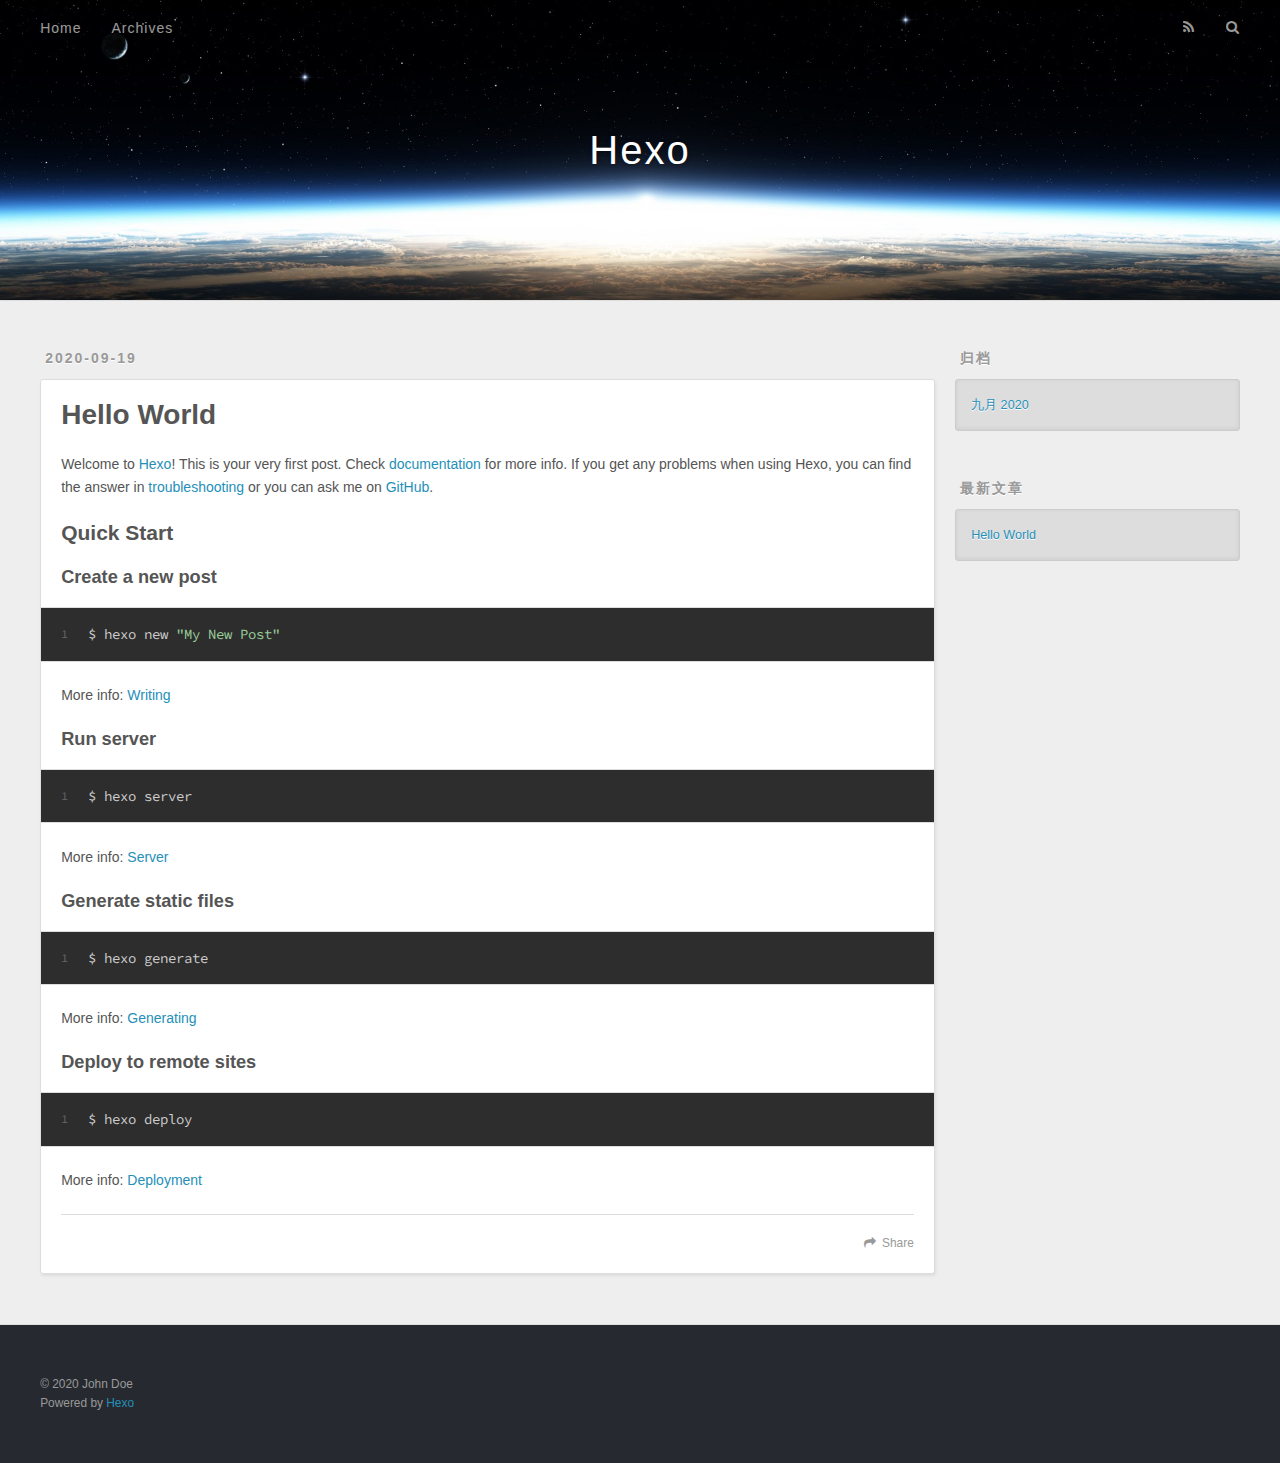
==== commit eaa526af: "Site updated: 2020-09-19 15:16:41" ====
--- a/index.html
+++ b/index.html
@@ -1,354 +1,196 @@
+<!DOCTYPE html>
+<html>
+<head>
+  <meta charset="utf-8">
+  
+
+  
+  <title>Hexo</title>
+  <meta name="viewport" content="width=device-width, initial-scale=1, maximum-scale=1">
+  <meta property="og:type" content="website">
+<meta property="og:title" content="Hexo">
+<meta property="og:url" content="http://example.com/index.html">
+<meta property="og:site_name" content="Hexo">
+<meta property="og:locale" content="zh_CN">
+<meta property="article:author" content="John Doe">
+<meta name="twitter:card" content="summary">
+  
+    <link rel="alternate" href="/atom.xml" title="Hexo" type="application/atom+xml">
+  
+  
+    <link rel="icon" href="/favicon.png">
+  
+  
+    <link href="//fonts.googleapis.com/css?family=Source+Code+Pro" rel="stylesheet" type="text/css">
+  
+  
+<link rel="stylesheet" href="/css/style.css">
+
+<meta name="generator" content="Hexo 5.2.0"></head>
+
+<body>
+  <div id="container">
+    <div id="wrap">
+      <header id="header">
+  <div id="banner"></div>
+  <div id="header-outer" class="outer">
+    <div id="header-title" class="inner">
+      <h1 id="logo-wrap">
+        <a href="/" id="logo">Hexo</a>
+      </h1>
+      
+    </div>
+    <div id="header-inner" class="inner">
+      <nav id="main-nav">
+        <a id="main-nav-toggle" class="nav-icon"></a>
+        
+          <a class="main-nav-link" href="/">Home</a>
+        
+          <a class="main-nav-link" href="/archives">Archives</a>
+        
+      </nav>
+      <nav id="sub-nav">
+        
+          <a id="nav-rss-link" class="nav-icon" href="/atom.xml" title="RSS Feed"></a>
+        
+        <a id="nav-search-btn" class="nav-icon" title="搜索"></a>
+      </nav>
+      <div id="search-form-wrap">
+        <form action="//google.com/search" method="get" accept-charset="UTF-8" class="search-form"><input type="search" name="q" class="search-form-input" placeholder="Search"><button type="submit" class="search-form-submit">&#xF002;</button><input type="hidden" name="sitesearch" value="http://example.com"></form>
+      </div>
+    </div>
+  </div>
+</header>
+      <div class="outer">
+        <section id="main">
+  
+    <article id="post-hello-world" class="article article-type-post" itemscope itemprop="blogPost">
+  <div class="article-meta">
+    <a href="/2020/09/19/hello-world/" class="article-date">
+  <time datetime="2020-09-19T06:02:17.128Z" itemprop="datePublished">2020-09-19</time>
+</a>
+    
+  </div>
+  <div class="article-inner">
+    
+    
+      <header class="article-header">
+        
+  
+    <h1 itemprop="name">
+      <a class="article-title" href="/2020/09/19/hello-world/">Hello World</a>
+    </h1>
+  
+
+      </header>
+    
+    <div class="article-entry" itemprop="articleBody">
+      
+        <p>Welcome to <a target="_blank" rel="noopener" href="https://hexo.io/">Hexo</a>! This is your very first post. Check <a target="_blank" rel="noopener" href="https://hexo.io/docs/">documentation</a> for more info. If you get any problems when using Hexo, you can find the answer in <a target="_blank" rel="noopener" href="https://hexo.io/docs/troubleshooting.html">troubleshooting</a> or you can ask me on <a target="_blank" rel="noopener" href="https://github.com/hexojs/hexo/issues">GitHub</a>.</p>
+<h2 id="Quick-Start"><a href="#Quick-Start" class="headerlink" title="Quick Start"></a>Quick Start</h2><h3 id="Create-a-new-post"><a href="#Create-a-new-post" class="headerlink" title="Create a new post"></a>Create a new post</h3><figure class="highlight bash"><table><tr><td class="gutter"><pre><span class="line">1</span><br></pre></td><td class="code"><pre><span class="line">$ hexo new <span class="string">&quot;My New Post&quot;</span></span><br></pre></td></tr></table></figure>
+
+<p>More info: <a target="_blank" rel="noopener" href="https://hexo.io/docs/writing.html">Writing</a></p>
+<h3 id="Run-server"><a href="#Run-server" class="headerlink" title="Run server"></a>Run server</h3><figure class="highlight bash"><table><tr><td class="gutter"><pre><span class="line">1</span><br></pre></td><td class="code"><pre><span class="line">$ hexo server</span><br></pre></td></tr></table></figure>
+
+<p>More info: <a target="_blank" rel="noopener" href="https://hexo.io/docs/server.html">Server</a></p>
+<h3 id="Generate-static-files"><a href="#Generate-static-files" class="headerlink" title="Generate static files"></a>Generate static files</h3><figure class="highlight bash"><table><tr><td class="gutter"><pre><span class="line">1</span><br></pre></td><td class="code"><pre><span class="line">$ hexo generate</span><br></pre></td></tr></table></figure>
+
+<p>More info: <a target="_blank" rel="noopener" href="https://hexo.io/docs/generating.html">Generating</a></p>
+<h3 id="Deploy-to-remote-sites"><a href="#Deploy-to-remote-sites" class="headerlink" title="Deploy to remote sites"></a>Deploy to remote sites</h3><figure class="highlight bash"><table><tr><td class="gutter"><pre><span class="line">1</span><br></pre></td><td class="code"><pre><span class="line">$ hexo deploy</span><br></pre></td></tr></table></figure>
+
+<p>More info: <a target="_blank" rel="noopener" href="https://hexo.io/docs/one-command-deployment.html">Deployment</a></p>
+
+      
+    </div>
+    <footer class="article-footer">
+      <a data-url="http://example.com/2020/09/19/hello-world/" data-id="ckf9c7mly00015cuj1frieyth" class="article-share-link">Share</a>
+      
+      
+    </footer>
+  </div>
+  
+</article>
 
 
-<!DOCTYPE html>
-<html lang="zh-CN" data-default-color-scheme=&#34;auto&#34;>
+  
 
 
+</section>
+        
+          <aside id="sidebar">
+  
+    
 
-<head>
-  <meta charset="UTF-8">
-  <link rel="apple-touch-icon" sizes="76x76" href="/img/favicon.png">
-  <link rel="icon" type="image/png" href="/img/favicon.png">
-  <meta name="viewport"
-        content="width=device-width, initial-scale=1.0, maximum-scale=1.0, user-scalable=no, shrink-to-fit=no">
-  <meta http-equiv="x-ua-compatible" content="ie=edge">
   
-  <meta name="theme-color" content="#2f4154">
-  <meta name="description" content="">
-  <meta name="author" content="John Doe">
-  <meta name="keywords" content="">
-  <title>Hexo</title>
+    
 
-  <link  rel="stylesheet" href="https://cdn.staticfile.org/twitter-bootstrap/4.4.1/css/bootstrap.min.css" />
+  
+    
+  
+    
+  <div class="widget-wrap">
+    <h3 class="widget-title">归档</h3>
+    <div class="widget">
+      <ul class="archive-list"><li class="archive-list-item"><a class="archive-list-link" href="/archives/2020/09/">九月 2020</a></li></ul>
+    </div>
+  </div>
 
 
-
-<!-- 主题依赖的图标库，不要自行修改 -->
-
-<link rel="stylesheet" href="//at.alicdn.com/t/font_1749284_pf9vaxs7x7b.css">
-
-
-
-<link rel="stylesheet" href="//at.alicdn.com/t/font_1736178_kmeydafke9r.css">
-
-
-<link  rel="stylesheet" href="/css/main.css" />
-
-<!-- 自定义样式保持在最底部 -->
-
-
-  <script  src="/js/utils.js" ></script>
-  <script  src="/js/color-schema.js" ></script>
-<meta name="generator" content="Hexo 5.2.0"></head>
-
-
-<body>
-  <header style="height: 100vh;">
-    <nav id="navbar" class="navbar fixed-top  navbar-expand-lg navbar-dark scrolling-navbar">
-  <div class="container">
-    <a class="navbar-brand"
-       href="/">&nbsp;<strong>Fluid</strong>&nbsp;</a>
-
-    <button id="navbar-toggler-btn" class="navbar-toggler" type="button" data-toggle="collapse"
-            data-target="#navbarSupportedContent"
-            aria-controls="navbarSupportedContent" aria-expanded="false" aria-label="Toggle navigation">
-      <div class="animated-icon"><span></span><span></span><span></span></div>
-    </button>
-
-    <!-- Collapsible content -->
-    <div class="collapse navbar-collapse" id="navbarSupportedContent">
-      <ul class="navbar-nav ml-auto text-center">
+  
+    
+  <div class="widget-wrap">
+    <h3 class="widget-title">最新文章</h3>
+    <div class="widget">
+      <ul>
         
-          
-          
-          
-          
-            <li class="nav-item">
-              <a class="nav-link" href="/">
-                <i class="iconfont icon-home-fill"></i>
-                首页
-              </a>
-            </li>
-          
-        
-          
-          
-          
-          
-            <li class="nav-item">
-              <a class="nav-link" href="/archives/">
-                <i class="iconfont icon-archive-fill"></i>
-                归档
-              </a>
-            </li>
-          
-        
-          
-          
-          
-          
-            <li class="nav-item">
-              <a class="nav-link" href="/categories/">
-                <i class="iconfont icon-category-fill"></i>
-                分类
-              </a>
-            </li>
-          
-        
-          
-          
-          
-          
-            <li class="nav-item">
-              <a class="nav-link" href="/tags/">
-                <i class="iconfont icon-tags-fill"></i>
-                标签
-              </a>
-            </li>
-          
-        
-          
-          
-          
-          
-            <li class="nav-item">
-              <a class="nav-link" href="/about/">
-                <i class="iconfont icon-user-fill"></i>
-                关于
-              </a>
-            </li>
-          
-        
-        
-          <li class="nav-item" id="search-btn">
-            <a class="nav-link" data-toggle="modal" data-target="#modalSearch">&nbsp;<i
-                class="iconfont icon-search"></i>&nbsp;</a>
-          </li>
-        
-        
-          <li class="nav-item" id="color-toggle-btn">
-            <a class="nav-link" href="javascript:">&nbsp;<i
-                class="iconfont icon-dark" id="color-toggle-icon"></i>&nbsp;</a>
+          <li>
+            <a href="/2020/09/19/hello-world/">Hello World</a>
           </li>
         
       </ul>
     </div>
   </div>
+
+  
+</aside>
+        
+      </div>
+      <footer id="footer">
+  
+  <div class="outer">
+    <div id="footer-info" class="inner">
+      &copy; 2020 John Doe<br>
+      Powered by <a href="http://hexo.io/" target="_blank">Hexo</a>
+    </div>
+  </div>
+</footer>
+    </div>
+    <nav id="mobile-nav">
+  
+    <a href="/" class="mobile-nav-link">Home</a>
+  
+    <a href="/archives" class="mobile-nav-link">Archives</a>
+  
 </nav>
+    
 
-    <div class="banner intro-2" id="background" parallax=true
-         style="background: url('/img/default.png') no-repeat center center;
-           background-size: cover;">
-      <div class="full-bg-img">
-        <div class="mask flex-center" style="background-color: rgba(0, 0, 0, 0.3)">
-          <div class="container page-header text-center fade-in-up">
-            <span class="h2" id="subtitle">
-              
-            </span>
-
-            
-          </div>
-
-          
-            <div class="scroll-down-bar">
-              <i class="iconfont icon-arrowdown"></i>
-            </div>
-          
-        </div>
-      </div>
-    </div>
-  </header>
-
-  <main>
-    
-      <div class="container nopadding-md">
-        <div class="py-5" id="board"
-          style=margin-top:0>
-          
-          <div class="container">
-            <div class="row">
-              <div class="col-12 col-md-10 m-auto">
-                
+<script src="//ajax.googleapis.com/ajax/libs/jquery/2.0.3/jquery.min.js"></script>
 
 
-  <div class="row mx-auto index-card">
-    
-    
-    <article class="col-12 col-md-12 mx-auto index-info">
-      <h1 class="index-header">
-        <a href="/2020/09/19/hello-world/">Hello World</a>
-      </h1>
+  
+<link rel="stylesheet" href="/fancybox/jquery.fancybox.css">
 
-      <p class="index-excerpt">
-        <a href="/2020/09/19/hello-world/">
-          
-          
-            
-          
-          Welcome to Hexo! This is your very first post. Check documentation for more info. If you get any problems when using Hexo, you can find the answer in troubleshooting or you can ask me on GitHub.
-Quick
-        </a>
-      </p>
-
-      <div class="index-btm post-metas">
-        
-          <div class="post-meta mr-3">
-            <i class="iconfont icon-date"></i>
-            <time datetime="2020-09-19 14:02" pubdate>
-              2020-09-19
-            </time>
-          </div>
-        
-        
-        
-      </div>
-    </article>
-  </div>
+  
+<script src="/fancybox/jquery.fancybox.pack.js"></script>
 
 
 
 
-
-              </div>
-            </div>
-          </div>
-        </div>
-      </div>
-    
-  </main>
-
-  
-    <a id="scroll-top-button" href="#" role="button">
-      <i class="iconfont icon-arrowup" aria-hidden="true"></i>
-    </a>
-  
-
-  
-    <div class="modal fade" id="modalSearch" tabindex="-1" role="dialog" aria-labelledby="ModalLabel"
-     aria-hidden="true">
-  <div class="modal-dialog modal-dialog-scrollable modal-lg" role="document">
-    <div class="modal-content">
-      <div class="modal-header text-center">
-        <h4 class="modal-title w-100 font-weight-bold">搜索</h4>
-        <button type="button" id="local-search-close" class="close" data-dismiss="modal" aria-label="Close">
-          <span aria-hidden="true">&times;</span>
-        </button>
-      </div>
-      <div class="modal-body mx-3">
-        <div class="md-form mb-5">
-          <input type="text" id="local-search-input" class="form-control validate">
-          <label data-error="x" data-success="v"
-                 for="local-search-input">关键词</label>
-        </div>
-        <div class="list-group" id="local-search-result"></div>
-      </div>
-    </div>
-  </div>
-</div>
-  
-
-  
-
-  
-
-  <footer class="mt-5">
-  <div class="text-center py-3">
-    <div>
-      <a href="https://hexo.io" target="_blank" rel="nofollow noopener"><span>Hexo</span></a>
-      <i class="iconfont icon-love"></i>
-      <a href="https://github.com/fluid-dev/hexo-theme-fluid" target="_blank" rel="nofollow noopener">
-        <span>Fluid</span></a>
-    </div>
-    
-
-    
-
-    
-  </div>
-</footer>
-
-<!-- SCRIPTS -->
-<script  src="https://cdn.staticfile.org/jquery/3.4.1/jquery.min.js" ></script>
-<script  src="https://cdn.staticfile.org/twitter-bootstrap/4.4.1/js/bootstrap.min.js" ></script>
-<script  src="/js/debouncer.js" ></script>
-<script  src="/js/main.js" ></script>
-
-<!-- Plugins -->
-
-
-  
-    <script  src="/js/lazyload.js" ></script>
-  
-
-
-
-  
-
-
-
-  <script defer src="https://cdn.staticfile.org/clipboard.js/2.0.6/clipboard.min.js" ></script>
-  <script  src="/js/clipboard-use.js" ></script>
+<script src="/js/script.js"></script>
 
 
 
 
-
-
-
-
-
-  <script  src="https://cdn.staticfile.org/typed.js/2.0.11/typed.min.js" ></script>
-  <script>
-    var typed = new Typed('#subtitle', {
-      strings: [
-        '  ',
-        "An elegant Material-Design theme for Hexo&nbsp;",
-      ],
-      cursorChar: "_",
-      typeSpeed: 70,
-      loop: false,
-    });
-    typed.stop();
-    $(document).ready(function () {
-      $(".typed-cursor").addClass("h2");
-      typed.start();
-    });
-  </script>
-
-
-
-
-
-  <script  src="/js/local-search.js" ></script>
-  <script>
-    var path = "/local-search.xml";
-    var inputArea = document.querySelector("#local-search-input");
-    inputArea.onclick = function () {
-      searchFunc(path, 'local-search-input', 'local-search-result');
-      this.onclick = null
-    }
-  </script>
-
-
-
-
-
-
-
-
-
-
-
-
-
-
-
-
-
-
-
-
-
-
+  </div>
 </body>
-</html>
+</html>--- a/css/style.css
+++ b/css/style.css
@@ -0,0 +1,1374 @@
+body {
+  width: 100%;
+}
+body:before,
+body:after {
+  content: "";
+  display: table;
+}
+body:after {
+  clear: both;
+}
+html,
+body,
+div,
+span,
+applet,
+object,
+iframe,
+h1,
+h2,
+h3,
+h4,
+h5,
+h6,
+p,
+blockquote,
+pre,
+a,
+abbr,
+acronym,
+address,
+big,
+cite,
+code,
+del,
+dfn,
+em,
+img,
+ins,
+kbd,
+q,
+s,
+samp,
+small,
+strike,
+strong,
+sub,
+sup,
+tt,
+var,
+dl,
+dt,
+dd,
+ol,
+ul,
+li,
+fieldset,
+form,
+label,
+legend,
+table,
+caption,
+tbody,
+tfoot,
+thead,
+tr,
+th,
+td {
+  margin: 0;
+  padding: 0;
+  border: 0;
+  outline: 0;
+  font-weight: inherit;
+  font-style: inherit;
+  font-family: inherit;
+  font-size: 100%;
+  vertical-align: baseline;
+}
+body {
+  line-height: 1;
+  color: #000;
+  background: #fff;
+}
+ol,
+ul {
+  list-style: none;
+}
+table {
+  border-collapse: separate;
+  border-spacing: 0;
+  vertical-align: middle;
+}
+caption,
+th,
+td {
+  text-align: left;
+  font-weight: normal;
+  vertical-align: middle;
+}
+a img {
+  border: none;
+}
+input,
+button {
+  margin: 0;
+  padding: 0;
+}
+input::-moz-focus-inner,
+button::-moz-focus-inner {
+  border: 0;
+  padding: 0;
+}
+@font-face {
+  font-family: FontAwesome;
+  font-style: normal;
+  font-weight: normal;
+  src: url("fonts/fontawesome-webfont.eot?v=#4.0.3");
+  src: url("fonts/fontawesome-webfont.eot?#iefix&v=#4.0.3") format("embedded-opentype"), url("fonts/fontawesome-webfont.woff?v=#4.0.3") format("woff"), url("fonts/fontawesome-webfont.ttf?v=#4.0.3") format("truetype"), url("fonts/fontawesome-webfont.svg#fontawesomeregular?v=#4.0.3") format("svg");
+}
+html,
+body,
+#container {
+  height: 100%;
+}
+body {
+  background: #eee;
+  font: 14px -apple-system, BlinkMacSystemFont, "Segoe UI", "Roboto", "Oxygen", "Ubuntu", "Cantarell", "Fira Sans", "Droid Sans", "Helvetica Neue", sans-serif;
+  -webkit-text-size-adjust: 100%;
+}
+.outer {
+  max-width: 1220px;
+  margin: 0 auto;
+  padding: 0 20px;
+}
+.outer:before,
+.outer:after {
+  content: "";
+  display: table;
+}
+.outer:after {
+  clear: both;
+}
+.inner {
+  display: inline;
+  float: left;
+  width: 98.33333333333333%;
+  margin: 0 0.833333333333333%;
+}
+.left,
+.alignleft {
+  float: left;
+}
+.right,
+.alignright {
+  float: right;
+}
+.clear {
+  clear: both;
+}
+#container {
+  position: relative;
+}
+.mobile-nav-on {
+  overflow: hidden;
+}
+#wrap {
+  height: 100%;
+  width: 100%;
+  position: absolute;
+  top: 0;
+  left: 0;
+  -webkit-transition: 0.2s ease-out;
+  -moz-transition: 0.2s ease-out;
+  -ms-transition: 0.2s ease-out;
+  transition: 0.2s ease-out;
+  z-index: 1;
+  background: #eee;
+}
+.mobile-nav-on #wrap {
+  left: 280px;
+}
+@media screen and (min-width: 768px) {
+  #main {
+    display: inline;
+    float: left;
+    width: 73.33333333333333%;
+    margin: 0 0.833333333333333%;
+  }
+}
+.article-date,
+.article-category-link,
+.archive-year,
+.widget-title {
+  text-decoration: none;
+  text-transform: uppercase;
+  letter-spacing: 2px;
+  color: #999;
+  margin-bottom: 1em;
+  margin-left: 5px;
+  line-height: 1em;
+  text-shadow: 0 1px #fff;
+  font-weight: bold;
+}
+.article-inner,
+.archive-article-inner {
+  background: #fff;
+  -webkit-box-shadow: 1px 2px 3px #ddd;
+  box-shadow: 1px 2px 3px #ddd;
+  border: 1px solid #ddd;
+  border-radius: 3px;
+}
+.article-entry h1,
+.widget h1 {
+  font-size: 2em;
+}
+.article-entry h2,
+.widget h2 {
+  font-size: 1.5em;
+}
+.article-entry h3,
+.widget h3 {
+  font-size: 1.3em;
+}
+.article-entry h4,
+.widget h4 {
+  font-size: 1.2em;
+}
+.article-entry h5,
+.widget h5 {
+  font-size: 1em;
+}
+.article-entry h6,
+.widget h6 {
+  font-size: 1em;
+  color: #999;
+}
+.article-entry hr,
+.widget hr {
+  border: 1px dashed #ddd;
+}
+.article-entry strong,
+.widget strong {
+  font-weight: bold;
+}
+.article-entry em,
+.widget em,
+.article-entry cite,
+.widget cite {
+  font-style: italic;
+}
+.article-entry sup,
+.widget sup,
+.article-entry sub,
+.widget sub {
+  font-size: 0.75em;
+  line-height: 0;
+  position: relative;
+  vertical-align: baseline;
+}
+.article-entry sup,
+.widget sup {
+  top: -0.5em;
+}
+.article-entry sub,
+.widget sub {
+  bottom: -0.2em;
+}
+.article-entry small,
+.widget small {
+  font-size: 0.85em;
+}
+.article-entry acronym,
+.widget acronym,
+.article-entry abbr,
+.widget abbr {
+  border-bottom: 1px dotted;
+}
+.article-entry ul,
+.widget ul,
+.article-entry ol,
+.widget ol,
+.article-entry dl,
+.widget dl {
+  margin: 0 20px;
+  line-height: 1.6em;
+}
+.article-entry ul ul,
+.widget ul ul,
+.article-entry ol ul,
+.widget ol ul,
+.article-entry ul ol,
+.widget ul ol,
+.article-entry ol ol,
+.widget ol ol {
+  margin-top: 0;
+  margin-bottom: 0;
+}
+.article-entry ul,
+.widget ul {
+  list-style: disc;
+}
+.article-entry ol,
+.widget ol {
+  list-style: decimal;
+}
+.article-entry dt,
+.widget dt {
+  font-weight: bold;
+}
+#header {
+  height: 300px;
+  position: relative;
+  border-bottom: 1px solid #ddd;
+}
+#header:before,
+#header:after {
+  content: "";
+  position: absolute;
+  left: 0;
+  right: 0;
+  height: 40px;
+}
+#header:before {
+  top: 0;
+  background: -webkit-linear-gradient(rgba(0,0,0,0.2), transparent);
+  background: -moz-linear-gradient(rgba(0,0,0,0.2), transparent);
+  background: -ms-linear-gradient(rgba(0,0,0,0.2), transparent);
+  background: linear-gradient(rgba(0,0,0,0.2), transparent);
+}
+#header:after {
+  bottom: 0;
+  background: -webkit-linear-gradient(transparent, rgba(0,0,0,0.2));
+  background: -moz-linear-gradient(transparent, rgba(0,0,0,0.2));
+  background: -ms-linear-gradient(transparent, rgba(0,0,0,0.2));
+  background: linear-gradient(transparent, rgba(0,0,0,0.2));
+}
+#header-outer {
+  height: 100%;
+  position: relative;
+}
+#header-inner {
+  position: relative;
+  overflow: hidden;
+}
+#banner {
+  position: absolute;
+  top: 0;
+  left: 0;
+  width: 100%;
+  height: 100%;
+  background: url("images/banner.jpg") center #000;
+  -webkit-background-size: cover;
+  -moz-background-size: cover;
+  background-size: cover;
+  z-index: -1;
+}
+#header-title {
+  text-align: center;
+  height: 40px;
+  position: absolute;
+  top: 50%;
+  left: 0;
+  margin-top: -20px;
+}
+#logo,
+#subtitle {
+  text-decoration: none;
+  color: #fff;
+  font-weight: 300;
+  text-shadow: 0 1px 4px rgba(0,0,0,0.3);
+}
+#logo {
+  font-size: 40px;
+  line-height: 40px;
+  letter-spacing: 2px;
+}
+#subtitle {
+  font-size: 16px;
+  line-height: 16px;
+  letter-spacing: 1px;
+}
+#subtitle-wrap {
+  margin-top: 16px;
+}
+#main-nav {
+  float: left;
+  margin-left: -15px;
+}
+.nav-icon,
+.main-nav-link {
+  float: left;
+  color: #fff;
+  opacity: 0.6;
+  text-decoration: none;
+  text-shadow: 0 1px rgba(0,0,0,0.2);
+  -webkit-transition: opacity 0.2s;
+  -moz-transition: opacity 0.2s;
+  -ms-transition: opacity 0.2s;
+  transition: opacity 0.2s;
+  display: block;
+  padding: 20px 15px;
+}
+.nav-icon:hover,
+.main-nav-link:hover {
+  opacity: 1;
+}
+.nav-icon {
+  font-family: FontAwesome;
+  text-align: center;
+  font-size: 14px;
+  width: 14px;
+  height: 14px;
+  padding: 20px 15px;
+  position: relative;
+  cursor: pointer;
+}
+.main-nav-link {
+  font-weight: 300;
+  letter-spacing: 1px;
+}
+@media screen and (max-width: 479px) {
+  .main-nav-link {
+    display: none;
+  }
+}
+#main-nav-toggle {
+  display: none;
+}
+#main-nav-toggle:before {
+  content: "\f0c9";
+}
+@media screen and (max-width: 479px) {
+  #main-nav-toggle {
+    display: block;
+  }
+}
+#sub-nav {
+  float: right;
+  margin-right: -15px;
+}
+#nav-rss-link:before {
+  content: "\f09e";
+}
+#nav-search-btn:before {
+  content: "\f002";
+}
+#search-form-wrap {
+  position: absolute;
+  top: 15px;
+  width: 150px;
+  height: 30px;
+  right: -150px;
+  opacity: 0;
+  -webkit-transition: 0.2s ease-out;
+  -moz-transition: 0.2s ease-out;
+  -ms-transition: 0.2s ease-out;
+  transition: 0.2s ease-out;
+}
+#search-form-wrap.on {
+  opacity: 1;
+  right: 0;
+}
+@media screen and (max-width: 479px) {
+  #search-form-wrap {
+    width: 100%;
+    right: -100%;
+  }
+}
+.search-form {
+  position: absolute;
+  top: 0;
+  left: 0;
+  right: 0;
+  background: #fff;
+  padding: 5px 15px;
+  border-radius: 15px;
+  -webkit-box-shadow: 0 0 10px rgba(0,0,0,0.3);
+  box-shadow: 0 0 10px rgba(0,0,0,0.3);
+}
+.search-form-input {
+  border: none;
+  background: none;
+  color: #555;
+  width: 100%;
+  font: 13px -apple-system, BlinkMacSystemFont, "Segoe UI", "Roboto", "Oxygen", "Ubuntu", "Cantarell", "Fira Sans", "Droid Sans", "Helvetica Neue", sans-serif;
+  outline: none;
+}
+.search-form-input::-webkit-search-results-decoration,
+.search-form-input::-webkit-search-cancel-button {
+  -webkit-appearance: none;
+}
+.search-form-submit {
+  position: absolute;
+  top: 50%;
+  right: 10px;
+  margin-top: -7px;
+  font: 13px FontAwesome;
+  border: none;
+  background: none;
+  color: #bbb;
+  cursor: pointer;
+}
+.search-form-submit:hover,
+.search-form-submit:focus {
+  color: #777;
+}
+.article {
+  margin: 50px 0;
+}
+.article-inner {
+  overflow: hidden;
+}
+.article-meta:before,
+.article-meta:after {
+  content: "";
+  display: table;
+}
+.article-meta:after {
+  clear: both;
+}
+.article-date {
+  float: left;
+}
+.article-category {
+  float: left;
+  line-height: 1em;
+  color: #ccc;
+  text-shadow: 0 1px #fff;
+  margin-left: 8px;
+}
+.article-category:before {
+  content: "\2022";
+}
+.article-category-link {
+  margin: 0 12px 1em;
+}
+.article-header {
+  padding: 20px 20px 0;
+}
+.article-title {
+  text-decoration: none;
+  font-size: 2em;
+  font-weight: bold;
+  color: #555;
+  line-height: 1.1em;
+  -webkit-transition: color 0.2s;
+  -moz-transition: color 0.2s;
+  -ms-transition: color 0.2s;
+  transition: color 0.2s;
+}
+a.article-title:hover {
+  color: #258fb8;
+}
+.article-entry {
+  color: #555;
+  padding: 0 20px;
+}
+.article-entry:before,
+.article-entry:after {
+  content: "";
+  display: table;
+}
+.article-entry:after {
+  clear: both;
+}
+.article-entry p,
+.article-entry table {
+  line-height: 1.6em;
+  margin: 1.6em 0;
+}
+.article-entry h1,
+.article-entry h2,
+.article-entry h3,
+.article-entry h4,
+.article-entry h5,
+.article-entry h6 {
+  font-weight: bold;
+}
+.article-entry h1,
+.article-entry h2,
+.article-entry h3,
+.article-entry h4,
+.article-entry h5,
+.article-entry h6 {
+  line-height: 1.1em;
+  margin: 1.1em 0;
+}
+.article-entry a {
+  color: #258fb8;
+  text-decoration: none;
+}
+.article-entry a:hover {
+  text-decoration: underline;
+}
+.article-entry ul,
+.article-entry ol,
+.article-entry dl {
+  margin-top: 1.6em;
+  margin-bottom: 1.6em;
+}
+.article-entry img,
+.article-entry video {
+  max-width: 100%;
+  height: auto;
+  display: block;
+  margin: auto;
+}
+.article-entry iframe {
+  border: none;
+}
+.article-entry table {
+  width: 100%;
+  border-collapse: collapse;
+  border-spacing: 0;
+}
+.article-entry th {
+  font-weight: bold;
+  border-bottom: 3px solid #ddd;
+  padding-bottom: 0.5em;
+}
+.article-entry td {
+  border-bottom: 1px solid #ddd;
+  padding: 10px 0;
+}
+.article-entry blockquote {
+  font-family: Georgia, "Times New Roman", serif;
+  font-size: 1.4em;
+  margin: 1.6em 20px;
+  text-align: center;
+}
+.article-entry blockquote footer {
+  font-size: 14px;
+  margin: 1.6em 0;
+  font-family: -apple-system, BlinkMacSystemFont, "Segoe UI", "Roboto", "Oxygen", "Ubuntu", "Cantarell", "Fira Sans", "Droid Sans", "Helvetica Neue", sans-serif;
+}
+.article-entry blockquote footer cite:before {
+  content: "—";
+  padding: 0 0.5em;
+}
+.article-entry .pullquote {
+  text-align: left;
+  width: 45%;
+  margin: 0;
+}
+.article-entry .pullquote.left {
+  margin-left: 0.5em;
+  margin-right: 1em;
+}
+.article-entry .pullquote.right {
+  margin-right: 0.5em;
+  margin-left: 1em;
+}
+.article-entry .caption {
+  color: #999;
+  display: block;
+  font-size: 0.9em;
+  margin-top: 0.5em;
+  position: relative;
+  text-align: center;
+}
+.article-entry .video-container {
+  position: relative;
+  padding-top: 56.25%;
+  height: 0;
+  overflow: hidden;
+}
+.article-entry .video-container iframe,
+.article-entry .video-container object,
+.article-entry .video-container embed {
+  position: absolute;
+  top: 0;
+  left: 0;
+  width: 100%;
+  height: 100%;
+  margin-top: 0;
+}
+.article-more-link a {
+  display: inline-block;
+  line-height: 1em;
+  padding: 6px 15px;
+  border-radius: 15px;
+  background: #eee;
+  color: #999;
+  text-shadow: 0 1px #fff;
+  text-decoration: none;
+}
+.article-more-link a:hover {
+  background: #258fb8;
+  color: #fff;
+  text-decoration: none;
+  text-shadow: 0 1px #1e7293;
+}
+.article-footer {
+  font-size: 0.85em;
+  line-height: 1.6em;
+  border-top: 1px solid #ddd;
+  padding-top: 1.6em;
+  margin: 0 20px 20px;
+}
+.article-footer:before,
+.article-footer:after {
+  content: "";
+  display: table;
+}
+.article-footer:after {
+  clear: both;
+}
+.article-footer a {
+  color: #999;
+  text-decoration: none;
+}
+.article-footer a:hover {
+  color: #555;
+}
+.article-tag-list-item {
+  float: left;
+  margin-right: 10px;
+}
+.article-tag-list-link:before {
+  content: "#";
+}
+.article-comment-link {
+  float: right;
+}
+.article-comment-link:before {
+  content: "\f075";
+  font-family: FontAwesome;
+  padding-right: 8px;
+}
+.article-share-link {
+  cursor: pointer;
+  float: right;
+  margin-left: 20px;
+}
+.article-share-link:before {
+  content: "\f064";
+  font-family: FontAwesome;
+  padding-right: 6px;
+}
+#article-nav {
+  position: relative;
+}
+#article-nav:before,
+#article-nav:after {
+  content: "";
+  display: table;
+}
+#article-nav:after {
+  clear: both;
+}
+@media screen and (min-width: 768px) {
+  #article-nav {
+    margin: 50px 0;
+  }
+  #article-nav:before {
+    width: 8px;
+    height: 8px;
+    position: absolute;
+    top: 50%;
+    left: 50%;
+    margin-top: -4px;
+    margin-left: -4px;
+    content: "";
+    border-radius: 50%;
+    background: #ddd;
+    -webkit-box-shadow: 0 1px 2px #fff;
+    box-shadow: 0 1px 2px #fff;
+  }
+}
+.article-nav-link-wrap {
+  text-decoration: none;
+  text-shadow: 0 1px #fff;
+  color: #999;
+  -webkit-box-sizing: border-box;
+  -moz-box-sizing: border-box;
+  box-sizing: border-box;
+  margin-top: 50px;
+  text-align: center;
+  display: block;
+}
+.article-nav-link-wrap:hover {
+  color: #555;
+}
+@media screen and (min-width: 768px) {
+  .article-nav-link-wrap {
+    width: 50%;
+    margin-top: 0;
+  }
+}
+@media screen and (min-width: 768px) {
+  #article-nav-newer {
+    float: left;
+    text-align: right;
+    padding-right: 20px;
+  }
+}
+@media screen and (min-width: 768px) {
+  #article-nav-older {
+    float: right;
+    text-align: left;
+    padding-left: 20px;
+  }
+}
+.article-nav-caption {
+  text-transform: uppercase;
+  letter-spacing: 2px;
+  color: #ddd;
+  line-height: 1em;
+  font-weight: bold;
+}
+#article-nav-newer .article-nav-caption {
+  margin-right: -2px;
+}
+.article-nav-title {
+  font-size: 0.85em;
+  line-height: 1.6em;
+  margin-top: 0.5em;
+}
+.article-share-box {
+  position: absolute;
+  display: none;
+  background: #fff;
+  -webkit-box-shadow: 1px 2px 10px rgba(0,0,0,0.2);
+  box-shadow: 1px 2px 10px rgba(0,0,0,0.2);
+  border-radius: 3px;
+  margin-left: -145px;
+  overflow: hidden;
+  z-index: 1;
+}
+.article-share-box.on {
+  display: block;
+}
+.article-share-input {
+  width: 100%;
+  background: none;
+  -webkit-box-sizing: border-box;
+  -moz-box-sizing: border-box;
+  box-sizing: border-box;
+  font: 14px -apple-system, BlinkMacSystemFont, "Segoe UI", "Roboto", "Oxygen", "Ubuntu", "Cantarell", "Fira Sans", "Droid Sans", "Helvetica Neue", sans-serif;
+  padding: 0 15px;
+  color: #555;
+  outline: none;
+  border: 1px solid #ddd;
+  border-radius: 3px 3px 0 0;
+  height: 36px;
+  line-height: 36px;
+}
+.article-share-links {
+  background: #eee;
+}
+.article-share-links:before,
+.article-share-links:after {
+  content: "";
+  display: table;
+}
+.article-share-links:after {
+  clear: both;
+}
+.article-share-twitter,
+.article-share-facebook,
+.article-share-pinterest,
+.article-share-google {
+  width: 50px;
+  height: 36px;
+  display: block;
+  float: left;
+  position: relative;
+  color: #999;
+  text-shadow: 0 1px #fff;
+}
+.article-share-twitter:before,
+.article-share-facebook:before,
+.article-share-pinterest:before,
+.article-share-google:before {
+  font-size: 20px;
+  font-family: FontAwesome;
+  width: 20px;
+  height: 20px;
+  position: absolute;
+  top: 50%;
+  left: 50%;
+  margin-top: -10px;
+  margin-left: -10px;
+  text-align: center;
+}
+.article-share-twitter:hover,
+.article-share-facebook:hover,
+.article-share-pinterest:hover,
+.article-share-google:hover {
+  color: #fff;
+}
+.article-share-twitter:before {
+  content: "\f099";
+}
+.article-share-twitter:hover {
+  background: #00aced;
+  text-shadow: 0 1px #008abe;
+}
+.article-share-facebook:before {
+  content: "\f09a";
+}
+.article-share-facebook:hover {
+  background: #3b5998;
+  text-shadow: 0 1px #2f477a;
+}
+.article-share-pinterest:before {
+  content: "\f0d2";
+}
+.article-share-pinterest:hover {
+  background: #cb2027;
+  text-shadow: 0 1px #a21a1f;
+}
+.article-share-google:before {
+  content: "\f0d5";
+}
+.article-share-google:hover {
+  background: #dd4b39;
+  text-shadow: 0 1px #be3221;
+}
+.article-gallery {
+  background: #000;
+  position: relative;
+}
+.article-gallery-photos {
+  position: relative;
+  overflow: hidden;
+}
+.article-gallery-img {
+  display: none;
+  max-width: 100%;
+}
+.article-gallery-img:first-child {
+  display: block;
+}
+.article-gallery-img.loaded {
+  position: absolute;
+  display: block;
+}
+.article-gallery-img img {
+  display: block;
+  max-width: 100%;
+  margin: 0 auto;
+}
+#comments {
+  background: #fff;
+  -webkit-box-shadow: 1px 2px 3px #ddd;
+  box-shadow: 1px 2px 3px #ddd;
+  padding: 20px;
+  border: 1px solid #ddd;
+  border-radius: 3px;
+  margin: 50px 0;
+}
+#comments a {
+  color: #258fb8;
+}
+.archives-wrap {
+  margin: 50px 0;
+}
+.archives:before,
+.archives:after {
+  content: "";
+  display: table;
+}
+.archives:after {
+  clear: both;
+}
+.archive-year-wrap {
+  margin-bottom: 1em;
+}
+.archives {
+  -webkit-column-gap: 10px;
+  -moz-column-gap: 10px;
+  column-gap: 10px;
+}
+@media screen and (min-width: 480px) and (max-width: 767px) {
+  .archives {
+    -webkit-column-count: 2;
+    -moz-column-count: 2;
+    column-count: 2;
+  }
+}
+@media screen and (min-width: 768px) {
+  .archives {
+    -webkit-column-count: 3;
+    -moz-column-count: 3;
+    column-count: 3;
+  }
+}
+.archive-article {
+  -webkit-column-break-inside: avoid;
+  page-break-inside: avoid;
+  overflow: hidden;
+  break-inside: avoid-column;
+}
+.archive-article-inner {
+  padding: 10px;
+  margin-bottom: 15px;
+}
+.archive-article-title {
+  text-decoration: none;
+  font-weight: bold;
+  color: #555;
+  -webkit-transition: color 0.2s;
+  -moz-transition: color 0.2s;
+  -ms-transition: color 0.2s;
+  transition: color 0.2s;
+  line-height: 1.6em;
+}
+.archive-article-title:hover {
+  color: #258fb8;
+}
+.archive-article-footer {
+  margin-top: 1em;
+}
+.archive-article-date {
+  color: #999;
+  text-decoration: none;
+  font-size: 0.85em;
+  line-height: 1em;
+  margin-bottom: 0.5em;
+  display: block;
+}
+#page-nav {
+  margin: 50px auto;
+  background: #fff;
+  -webkit-box-shadow: 1px 2px 3px #ddd;
+  box-shadow: 1px 2px 3px #ddd;
+  border: 1px solid #ddd;
+  border-radius: 3px;
+  text-align: center;
+  color: #999;
+  overflow: hidden;
+}
+#page-nav:before,
+#page-nav:after {
+  content: "";
+  display: table;
+}
+#page-nav:after {
+  clear: both;
+}
+#page-nav a,
+#page-nav span {
+  padding: 10px 20px;
+  line-height: 1;
+  height: 2ex;
+}
+#page-nav a {
+  color: #999;
+  text-decoration: none;
+}
+#page-nav a:hover {
+  background: #999;
+  color: #fff;
+}
+#page-nav .prev {
+  float: left;
+}
+#page-nav .next {
+  float: right;
+}
+#page-nav .page-number {
+  display: inline-block;
+}
+@media screen and (max-width: 479px) {
+  #page-nav .page-number {
+    display: none;
+  }
+}
+#page-nav .current {
+  color: #555;
+  font-weight: bold;
+}
+#page-nav .space {
+  color: #ddd;
+}
+#footer {
+  background: #262a30;
+  padding: 50px 0;
+  border-top: 1px solid #ddd;
+  color: #999;
+}
+#footer a {
+  color: #258fb8;
+  text-decoration: none;
+}
+#footer a:hover {
+  text-decoration: underline;
+}
+#footer-info {
+  line-height: 1.6em;
+  font-size: 0.85em;
+}
+.article-entry pre,
+.article-entry .highlight {
+  background: #2d2d2d;
+  margin: 0 -20px;
+  padding: 15px 20px;
+  border-style: solid;
+  border-color: #ddd;
+  border-width: 1px 0;
+  overflow: auto;
+  color: #ccc;
+  line-height: 22.400000000000002px;
+}
+.article-entry .highlight .gutter pre,
+.article-entry .gist .gist-file .gist-data .line-numbers {
+  color: #666;
+  font-size: 0.85em;
+}
+.article-entry pre,
+.article-entry code {
+  font-family: "Source Code Pro", Consolas, Monaco, Menlo, Consolas, monospace;
+}
+.article-entry code {
+  background: #eee;
+  text-shadow: 0 1px #fff;
+  padding: 0 0.3em;
+}
+.article-entry pre code {
+  background: none;
+  text-shadow: none;
+  padding: 0;
+}
+.article-entry .highlight pre {
+  border: none;
+  margin: 0;
+  padding: 0;
+}
+.article-entry .highlight table {
+  margin: 0;
+  width: auto;
+}
+.article-entry .highlight td {
+  border: none;
+  padding: 0;
+}
+.article-entry .highlight figcaption {
+  font-size: 0.85em;
+  color: #999;
+  line-height: 1em;
+  margin-bottom: 1em;
+}
+.article-entry .highlight figcaption:before,
+.article-entry .highlight figcaption:after {
+  content: "";
+  display: table;
+}
+.article-entry .highlight figcaption:after {
+  clear: both;
+}
+.article-entry .highlight figcaption a {
+  float: right;
+}
+.article-entry .highlight .gutter pre {
+  text-align: right;
+  padding-right: 20px;
+}
+.article-entry .highlight .line {
+  height: 22.400000000000002px;
+}
+.article-entry .highlight .line.marked {
+  background: #515151;
+}
+.article-entry .gist {
+  margin: 0 -20px;
+  border-style: solid;
+  border-color: #ddd;
+  border-width: 1px 0;
+  background: #2d2d2d;
+  padding: 15px 20px 15px 0;
+}
+.article-entry .gist .gist-file {
+  border: none;
+  font-family: "Source Code Pro", Consolas, Monaco, Menlo, Consolas, monospace;
+  margin: 0;
+}
+.article-entry .gist .gist-file .gist-data {
+  background: none;
+  border: none;
+}
+.article-entry .gist .gist-file .gist-data .line-numbers {
+  background: none;
+  border: none;
+  padding: 0 20px 0 0;
+}
+.article-entry .gist .gist-file .gist-data .line-data {
+  padding: 0 !important;
+}
+.article-entry .gist .gist-file .highlight {
+  margin: 0;
+  padding: 0;
+  border: none;
+}
+.article-entry .gist .gist-file .gist-meta {
+  background: #2d2d2d;
+  color: #999;
+  font: 0.85em -apple-system, BlinkMacSystemFont, "Segoe UI", "Roboto", "Oxygen", "Ubuntu", "Cantarell", "Fira Sans", "Droid Sans", "Helvetica Neue", sans-serif;
+  text-shadow: 0 0;
+  padding: 0;
+  margin-top: 1em;
+  margin-left: 20px;
+}
+.article-entry .gist .gist-file .gist-meta a {
+  color: #258fb8;
+  font-weight: normal;
+}
+.article-entry .gist .gist-file .gist-meta a:hover {
+  text-decoration: underline;
+}
+pre .comment,
+pre .title {
+  color: #999;
+}
+pre .variable,
+pre .attribute,
+pre .tag,
+pre .regexp,
+pre .ruby .constant,
+pre .xml .tag .title,
+pre .xml .pi,
+pre .xml .doctype,
+pre .html .doctype,
+pre .css .id,
+pre .css .class,
+pre .css .pseudo {
+  color: #f2777a;
+}
+pre .number,
+pre .preprocessor,
+pre .built_in,
+pre .literal,
+pre .params,
+pre .constant {
+  color: #f99157;
+}
+pre .class,
+pre .ruby .class .title,
+pre .css .rules .attribute {
+  color: #9c9;
+}
+pre .string,
+pre .value,
+pre .inheritance,
+pre .header,
+pre .ruby .symbol,
+pre .xml .cdata {
+  color: #9c9;
+}
+pre .css .hexcolor {
+  color: #6cc;
+}
+pre .function,
+pre .python .decorator,
+pre .python .title,
+pre .ruby .function .title,
+pre .ruby .title .keyword,
+pre .perl .sub,
+pre .javascript .title,
+pre .coffeescript .title {
+  color: #69c;
+}
+pre .keyword,
+pre .javascript .function {
+  color: #c9c;
+}
+@media screen and (max-width: 479px) {
+  #mobile-nav {
+    position: absolute;
+    top: 0;
+    left: 0;
+    width: 280px;
+    height: 100%;
+    background: #191919;
+    border-right: 1px solid #fff;
+  }
+}
+@media screen and (max-width: 479px) {
+  .mobile-nav-link {
+    display: block;
+    color: #999;
+    text-decoration: none;
+    padding: 15px 20px;
+    font-weight: bold;
+  }
+  .mobile-nav-link:hover {
+    color: #fff;
+  }
+}
+@media screen and (min-width: 768px) {
+  #sidebar {
+    display: inline;
+    float: left;
+    width: 23.333333333333332%;
+    margin: 0 0.833333333333333%;
+  }
+}
+.widget-wrap {
+  margin: 50px 0;
+}
+.widget {
+  color: #777;
+  text-shadow: 0 1px #fff;
+  background: #ddd;
+  -webkit-box-shadow: 0 -1px 4px #ccc inset;
+  box-shadow: 0 -1px 4px #ccc inset;
+  border: 1px solid #ccc;
+  padding: 15px;
+  border-radius: 3px;
+}
+.widget a {
+  color: #258fb8;
+  text-decoration: none;
+}
+.widget a:hover {
+  text-decoration: underline;
+}
+.widget ul ul,
+.widget ol ul,
+.widget dl ul,
+.widget ul ol,
+.widget ol ol,
+.widget dl ol,
+.widget ul dl,
+.widget ol dl,
+.widget dl dl {
+  margin-left: 15px;
+  list-style: disc;
+}
+.widget {
+  line-height: 1.6em;
+  word-wrap: break-word;
+  font-size: 0.9em;
+}
+.widget ul,
+.widget ol {
+  list-style: none;
+  margin: 0;
+}
+.widget ul ul,
+.widget ol ul,
+.widget ul ol,
+.widget ol ol {
+  margin: 0 20px;
+}
+.widget ul ul,
+.widget ol ul {
+  list-style: disc;
+}
+.widget ul ol,
+.widget ol ol {
+  list-style: decimal;
+}
+.category-list-count,
+.tag-list-count,
+.archive-list-count {
+  padding-left: 5px;
+  color: #999;
+  font-size: 0.85em;
+}
+.category-list-count:before,
+.tag-list-count:before,
+.archive-list-count:before {
+  content: "(";
+}
+.category-list-count:after,
+.tag-list-count:after,
+.archive-list-count:after {
+  content: ")";
+}
+.tagcloud a {
+  margin-right: 5px;
+  display: inline-block;
+}
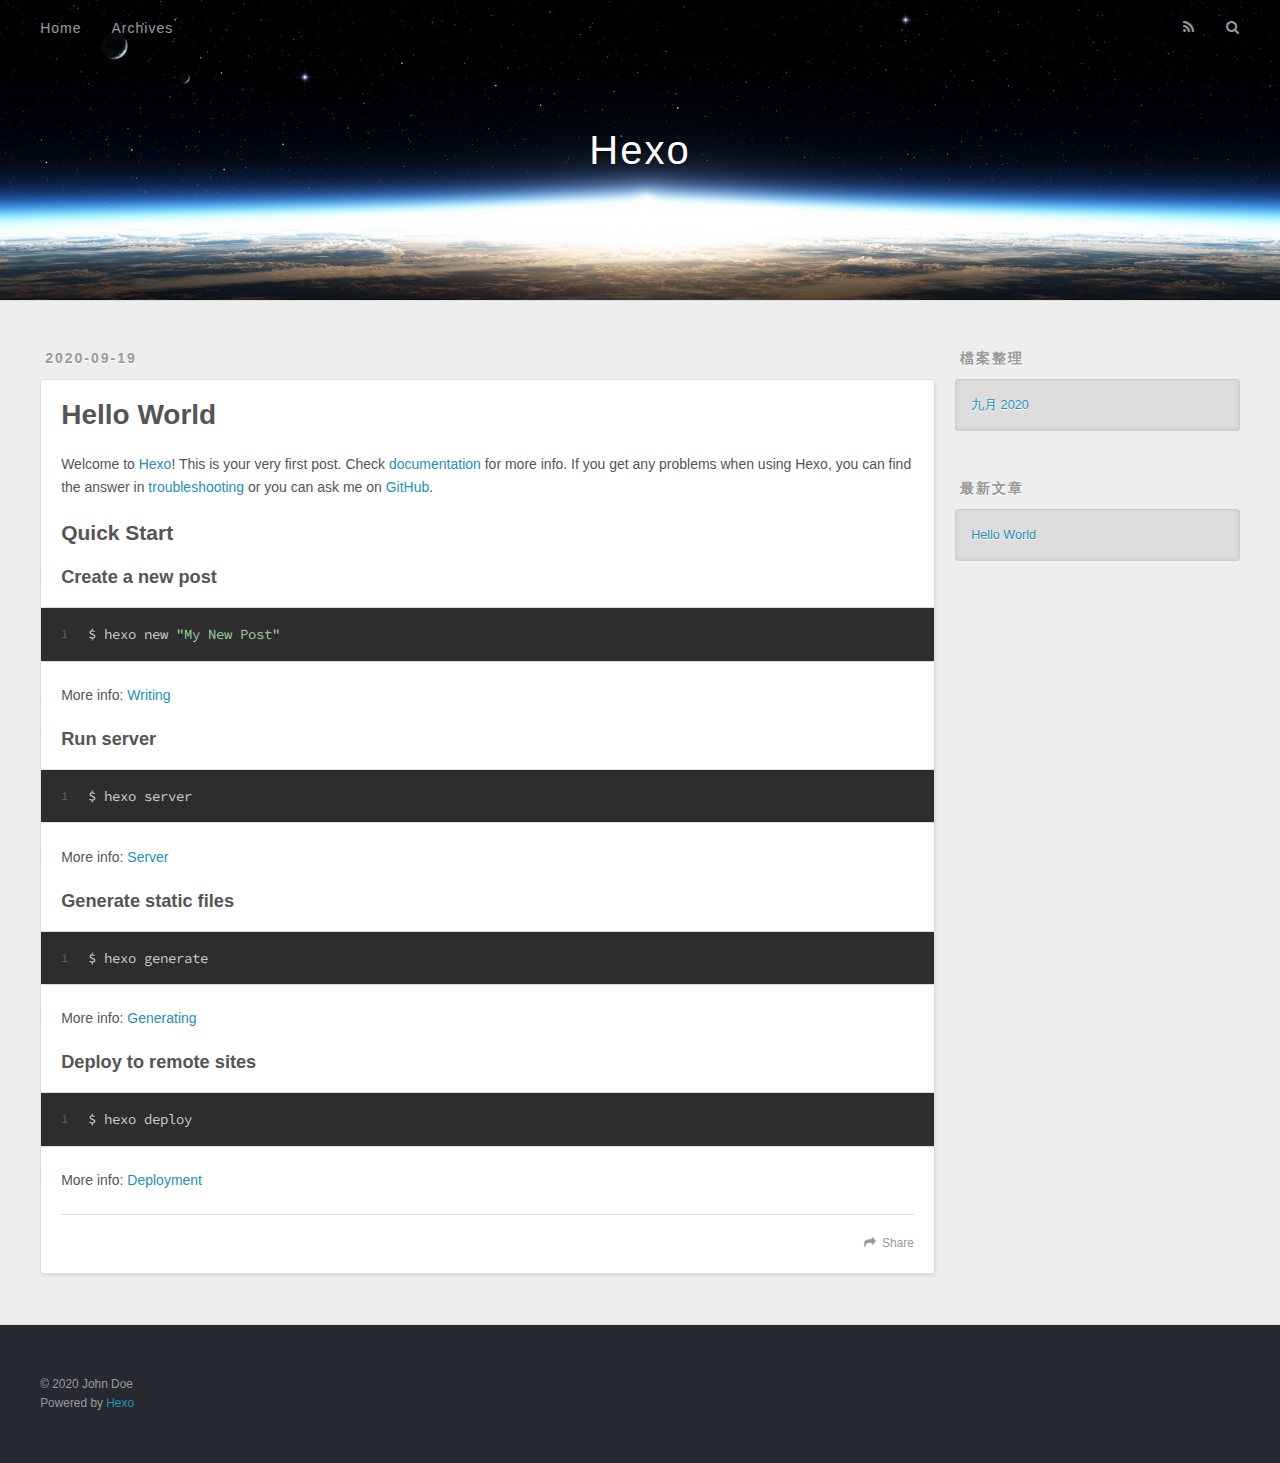
==== commit a76750b9: "Site updated: 2020-09-19 15:44:46" ====
--- a/index.html
+++ b/index.html
@@ -24,7 +24,7 @@
     <link href="//fonts.googleapis.com/css?family=Source+Code+Pro" rel="stylesheet" type="text/css">
   
   
-<link rel="stylesheet" href="/css/style.css">
+<link rel="stylesheet" href="./css/style.css">
 
 <meta name="generator" content="Hexo 5.2.0"></head>
 
@@ -103,7 +103,7 @@
       
     </div>
     <footer class="article-footer">
-      <a data-url="http://example.com/2020/09/19/hello-world/" data-id="ckf9c7mly00015cuj1frieyth" class="article-share-link">Share</a>
+      <a data-url="http://example.com/2020/09/19/hello-world/" data-id="ckf9ctlha00013guj49u254nx" class="article-share-link">Share</a>
       
       
     </footer>
@@ -129,7 +129,7 @@
   
     
   <div class="widget-wrap">
-    <h3 class="widget-title">归档</h3>
+    <h3 class="widget-title">檔案整理</h3>
     <div class="widget">
       <ul class="archive-list"><li class="archive-list-item"><a class="archive-list-link" href="/archives/2020/09/">九月 2020</a></li></ul>
     </div>
@@ -178,15 +178,15 @@
 
 
   
-<link rel="stylesheet" href="/fancybox/jquery.fancybox.css">
+<link rel="stylesheet" href="./fancybox/jquery.fancybox.css">
 
   
-<script src="/fancybox/jquery.fancybox.pack.js"></script>
+<script src="./fancybox/jquery.fancybox.pack.js"></script>
 
 
 
 
-<script src="/js/script.js"></script>
+<script src="./js/script.js"></script>
 
 
 
--- a/css/style.css
+++ b/css/style.css
@@ -141,7 +141,7 @@
   clear: both;
 }
 .inner {
-  display: inline;
+  /* display: inline; */
   float: left;
   width: 98.33333333333333%;
   margin: 0 0.833333333333333%;
@@ -181,7 +181,7 @@
 }
 @media screen and (min-width: 768px) {
   #main {
-    display: inline;
+    /* display: inline; */
     float: left;
     width: 73.33333333333333%;
     margin: 0 0.833333333333333%;
@@ -1289,7 +1289,7 @@
 }
 @media screen and (min-width: 768px) {
   #sidebar {
-    display: inline;
+    /* display: inline; */
     float: left;
     width: 23.333333333333332%;
     margin: 0 0.833333333333333%;
